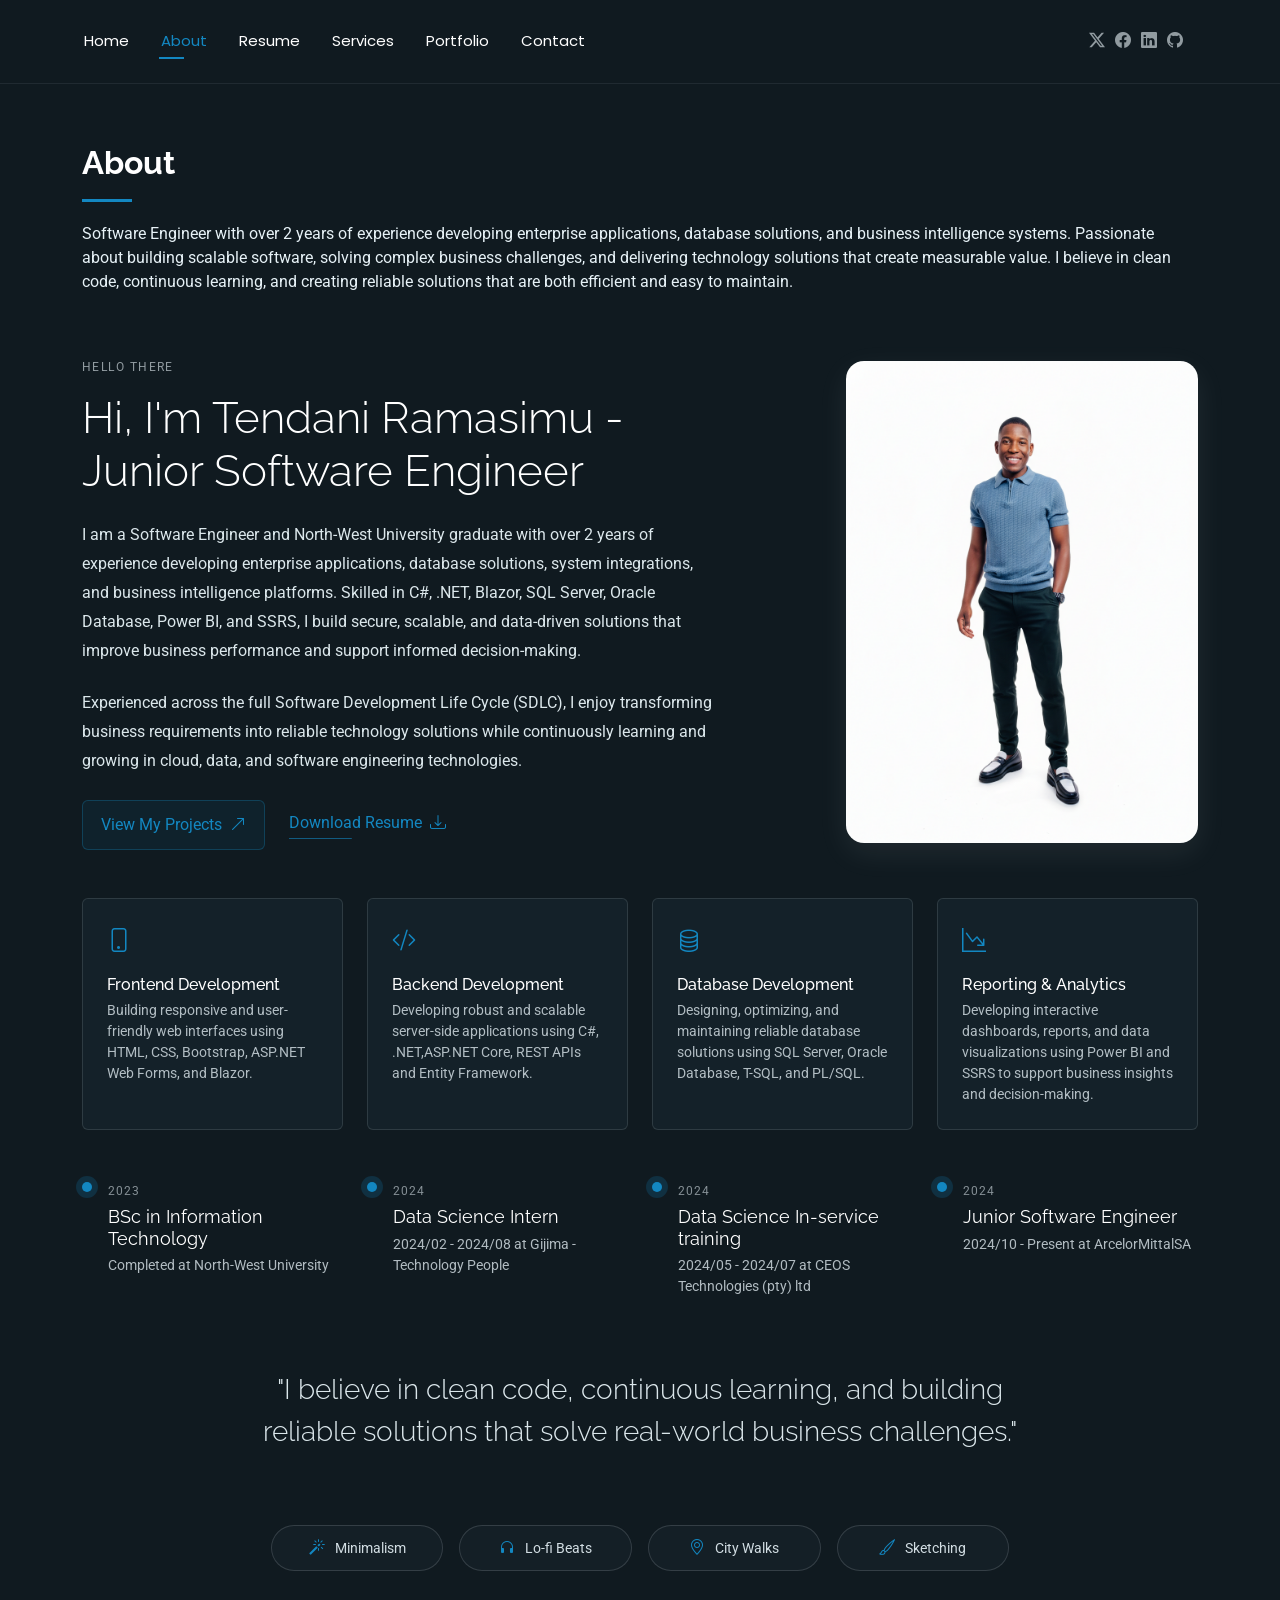
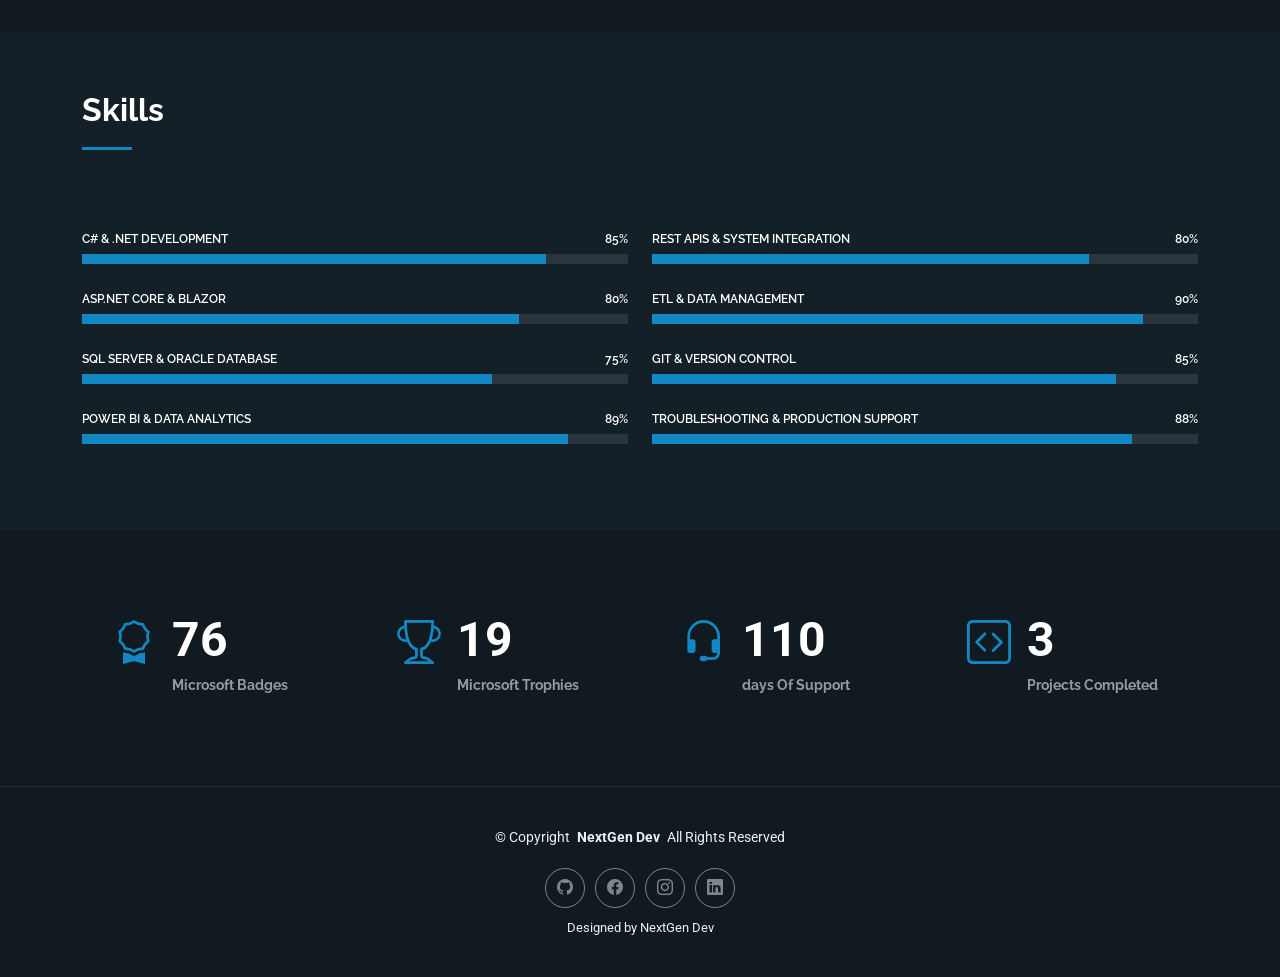
==== about.html @ eb59d38f "Added My Folio" ====
<!DOCTYPE html>
<html lang="en">

<head>
  <meta charset="utf-8">
  <meta content="width=device-width, initial-scale=1.0" name="viewport">
  <title>About</title>
  <meta name="description" content="">
  <meta name="keywords" content="">

  <!-- Favicons -->
  <link href="assets/img/favicon.png" rel="icon">
  <link href="assets/img/apple-touch-icon.png" rel="apple-touch-icon">

  <!-- Fonts -->
  <link href="https://fonts.googleapis.com" rel="preconnect">
  <link href="https://fonts.gstatic.com" rel="preconnect" crossorigin>
  <link href="https://fonts.googleapis.com/css2?family=Roboto:ital,wght@0,100;0,300;0,400;0,500;0,700;0,900;1,100;1,300;1,400;1,500;1,700;1,900&family=Poppins:ital,wght@0,100;0,200;0,300;0,400;0,500;0,600;0,700;0,800;0,900;1,100;1,200;1,300;1,400;1,500;1,600;1,700;1,800;1,900&family=Raleway:ital,wght@0,100;0,200;0,300;0,400;0,500;0,600;0,700;0,800;0,900;1,100;1,200;1,300;1,400;1,500;1,600;1,700;1,800;1,900&display=swap" rel="stylesheet">

  <!-- Vendor CSS Files -->
  <link href="assets/vendor/bootstrap/css/bootstrap.min.css" rel="stylesheet">
  <link href="assets/vendor/bootstrap-icons/bootstrap-icons.css" rel="stylesheet">
  <link href="assets/vendor/aos/aos.css" rel="stylesheet">
  <link href="assets/vendor/swiper/swiper-bundle.min.css" rel="stylesheet">
  <link href="assets/vendor/glightbox/css/glightbox.min.css" rel="stylesheet">

  <!-- Main CSS File -->
  <link href="assets/css/main.css" rel="stylesheet">

</head>

<body class="about-page">

  <header id="header" class="header d-flex align-items-center light-background sticky-top">
    <div class="container position-relative d-flex align-items-center justify-content-between">


      <nav id="navmenu" class="navmenu">
        <ul>
          <li><a href="index.html">Home</a></li>
          <li><a href="about.html" class="active">About</a></li>
          <li><a href="resume.html">Resume</a></li>
          <li><a href="services.html">Services</a></li>
          <li><a href="portfolio.html">Portfolio</a></li>
          <li><a href="contact.html">Contact</a></li>
        </ul>
        <i class="mobile-nav-toggle d-xl-none bi bi-list"></i>
      </nav>

      <div class="header-social-links">
        <a href="#" class="twitter"><i class="bi bi-twitter-x"></i></a>
        <a href="#" class="facebook"><i class="bi bi-facebook"></i></a>
        <a href="https://www.linkedin.com/in/tendani-archebold-madzivhandila-b66b9423b/"><i class="bi bi-linkedin"></i></a>
        <a href="https://github.com/Madzivhandila"><i class="bi bi-github"></i></a>
      </div>

    </div>
  </header>

  <main class="main">

    <!-- About Section -->
    <section id="about" class="about section">

      <!-- Section Title -->
      <div class="container section-title" data-aos="fade-up">
        <h2>About</h2>
        <P>
          Software Engineer with over 2 years of experience developing enterprise applications, database solutions, and business intelligence systems. Passionate about building scalable software, solving complex business challenges, and delivering technology solutions that create measurable value. I believe in clean code, continuous learning, and creating reliable solutions that are both efficient and easy to maintain.
        </P>
      </div><!-- End Section Title -->

      <div class="container" data-aos="fade-up" data-aos-delay="100">

        <!-- Intro + Photo -->
        <div class="row align-items-center justify-content-between gy-5 mb-5">
          <div class="col-lg-7" data-aos="fade-right" data-aos-delay="150">
            <div class="intro-content">
              <span class="eyebrow">Hello there</span>
              <h2 class="headline">Hi, I'm Tendani Ramasimu - Junior Software Engineer</h2>
              <p>
                I am a Software Engineer and North-West University graduate with over 2 years of experience developing enterprise applications, database solutions, system integrations, and business intelligence platforms. Skilled in C#, .NET, Blazor, SQL Server, Oracle Database, Power BI, and SSRS, I build secure, scalable, and data-driven solutions that improve business performance and support informed decision-making.
              </p>

              <p>
                Experienced across the full Software Development Life Cycle (SDLC), I enjoy transforming business requirements into reliable technology solutions while continuously learning and growing in cloud, data, and software engineering technologies.
              </p>

              <div class="cta-group">
                <a href="#portfolio" class="btn-ghost">
                  View My Projects <i class="bi bi-arrow-up-right"></i>
                </a>
                <a href="assets/CV/TA_Madzivhandila_2026_Fourways.pdf" download class="link-underline">
                  Download Resume <i class="bi bi-download"></i>
                </a>
              </div>
            </div>
          </div>

          <div class="col-lg-5" data-aos="zoom-in" data-aos-delay="250">
            <figure class="profile-figure text-center text-lg-end">
              <img src="assets/img/profile/hero-bg.jpg" alt="Portrait of Alex" class="img-fluid profile-photo">
            </figure>
          </div>
        </div>
        <!-- End Intro + Photo -->

        <!-- Skills Grid -->
        <div class="mb-5">
          <div class="row g-4">
            <div class="col-6 col-md-4 col-lg-3" data-aos="fade-up" data-aos-delay="120">
              <div class="skill-item">
                <i class="bi bi-phone"></i>
                <h3>Frontend Development</h3>
                <p>Building responsive and user-friendly web interfaces using HTML, CSS, Bootstrap, ASP.NET Web Forms, and Blazor.</p>
              </div>
            </div>
            <div class="col-6 col-md-4 col-lg-3" data-aos="fade-up" data-aos-delay="180">
              <div class="skill-item">
                <i class="bi bi-code-slash"></i>
                <h3>Backend Development</h3>
                <p>Developing robust and scalable server-side applications using C#, .NET,ASP.NET Core, REST APIs and Entity Framework.</p>
              </div>
            </div>
            <div class="col-6 col-md-4 col-lg-3" data-aos="fade-up" data-aos-delay="240">
              <div class="skill-item">
                <i class="bi bi-database"></i>
                <h3>Database Development</h3>
                <p>Designing, optimizing, and maintaining reliable database solutions using SQL Server, Oracle Database, T-SQL, and PL/SQL.</p>
              </div>
            </div>
            <div class="col-6 col-md-4 col-lg-3" data-aos="fade-up" data-aos-delay="300">
              <div class="skill-item">
                <i class="bi bi-graph-down-arrow"></i>
                <h3>Reporting & Analytics</h3>
                <p>Developing interactive dashboards, reports, and data visualizations using Power BI and SSRS to support business insights and decision-making.</p>
              </div>
            </div>
          </div>
        </div>
        <!-- End Skills Grid -->

        <!-- Journey Timeline -->
        <div class="mb-5">
          <div class="row g-4">
            <div class="col-md-6 col-lg-3" data-aos="fade-up" data-aos-delay="120">
              <article class="timeline-item">
                <span class="dot"></span>
                <time>2023</time>
                <h4>BSc in Information Technology</h4>
                <p>Completed at North-West University</p>
              </article>
            </div>
            <div class="col-md-6 col-lg-3" data-aos="fade-up" data-aos-delay="180">
              <article class="timeline-item">
                <span class="dot"></span>
                <time>2024</time>
                <h4>Data Science Intern</h4>
                <p>2024/02 - 2024/08 at Gijima - Technology People</p>
              </article>
            </div>
            <div class="col-md-6 col-lg-3" data-aos="fade-up" data-aos-delay="240">
              <article class="timeline-item">
                <span class="dot"></span>
                <time>2024</time>
                <h4>Data Science In-service training</h4>
                <p>2024/05 - 2024/07 at CEOS Technologies (pty) ltd</p>
              </article>
            </div>
            <div class="col-md-6 col-lg-3" data-aos="fade-up" data-aos-delay="300">
              <article class="timeline-item">
                <span class="dot"></span>
                <time>2024</time>
                <h4>Junior Software Engineer</h4>
                <p>2024/10 - Present at ArcelorMittalSA</p>
              </article>
            </div>
          </div>
        </div>
        <!-- End Journey Timeline -->

        <!-- Quote -->
        <blockquote class="personal-quote text-center mb-5" data-aos="fade-down" data-aos-delay="200">
          <p>"I believe in clean code, continuous learning, and building reliable solutions that solve real-world business challenges."</p>
        </blockquote>
        <!-- End Quote -->

        <!-- Fun Facts -->
        <div class="row g-3 justify-content-center">
          <div class="col-6 col-md-3 col-lg-2" data-aos="zoom-in" data-aos-delay="120">
            <div class="fact-pill">
              <i class="bi bi-magic"></i>
              <span>Minimalism</span>
            </div>
          </div>
          <div class="col-6 col-md-3 col-lg-2" data-aos="zoom-in" data-aos-delay="160">
            <div class="fact-pill">
              <i class="bi bi-headphones"></i>
              <span>Lo-fi Beats</span>
            </div>
          </div>
          <div class="col-6 col-md-3 col-lg-2" data-aos="zoom-in" data-aos-delay="200">
            <div class="fact-pill">
              <i class="bi bi-geo-alt"></i>
              <span>City Walks</span>
            </div>
          </div>
          <div class="col-6 col-md-3 col-lg-2" data-aos="zoom-in" data-aos-delay="240">
            <div class="fact-pill">
              <i class="bi bi-brush"></i>
              <span>Sketching</span>
            </div>
          </div>
        </div>
        <!-- End Fun Facts -->

      </div>

    </section><!-- /About Section -->

    <!-- Skills Section -->
    <section id="skills" class="skills section light-background">

      <!-- Section Title -->
      <div class="container section-title" data-aos="fade-up">
        <h2>Skills</h2>
      </div><!-- End Section Title -->

      <div class="container" data-aos="fade-up" data-aos-delay="100">

        <div class="row skills-content skills-animation">

          <div class="col-lg-6">

            <div class="progress">
              <span class="skill"><span>C# & .NET Development</span> <i class="val">85%</i></span>
              <div class="progress-bar-wrap">
                <div class="progress-bar" role="progressbar" aria-valuenow="85" aria-valuemin="0" aria-valuemax="100"></div>
              </div>
            </div><!-- End Skills Item -->

            <div class="progress">
              <span class="skill"><span>ASP.NET Core & Blazor</span> <i class="val">80%</i></span>
              <div class="progress-bar-wrap">
                <div class="progress-bar" role="progressbar" aria-valuenow="80" aria-valuemin="0" aria-valuemax="100"></div>
              </div>
            </div><!-- End Skills Item -->

            <div class="progress">
              <span class="skill"><span>SQL Server & Oracle Database</span> <i class="val">75%</i></span>
              <div class="progress-bar-wrap">
                <div class="progress-bar" role="progressbar" aria-valuenow="75" aria-valuemin="0" aria-valuemax="100"></div>
              </div>
            </div><!-- End Skills Item -->

            <div class="progress">
              <span class="skill"><span>Power BI & Data Analytics</span> <i class="val">89%</i></span>
              <div class="progress-bar-wrap">
                <div class="progress-bar" role="progressbar" aria-valuenow="89" aria-valuemin="0" aria-valuemax="100"></div>
              </div>
            </div><!-- End Skills Item -->

          </div>

          <div class="col-lg-6">

            <div class="progress">
              <span class="skill"><span>REST APIs & System Integration</span> <i class="val">80%</i></span>
              <div class="progress-bar-wrap">
                <div class="progress-bar" role="progressbar" aria-valuenow="80" aria-valuemin="0" aria-valuemax="100"></div>
              </div>
            </div><!-- End Skills Item -->

            <div class="progress">
              <span class="skill"><span>ETL & Data Management</span> <i class="val">90%</i></span>
              <div class="progress-bar-wrap">
                <div class="progress-bar" role="progressbar" aria-valuenow="90" aria-valuemin="0" aria-valuemax="100"></div>
              </div>
            </div><!-- End Skills Item -->

            <div class="progress">
              <span class="skill"><span>Git & Version Control</span> <i class="val">85%</i></span>
              <div class="progress-bar-wrap">
                <div class="progress-bar" role="progressbar" aria-valuenow="85" aria-valuemin="0" aria-valuemax="100"></div>
              </div>
            </div><!-- End Skills Item -->

            <div class="progress">
              <span class="skill"><span>Troubleshooting & Production Support</span> <i class="val">88%</i></span>
              <div class="progress-bar-wrap">
                <div class="progress-bar" role="progressbar" aria-valuenow="88" aria-valuemin="0" aria-valuemax="100"></div>
              </div>
            </div><!-- End Skills Item -->

          </div>

        </div>

      </div>

    </section><!-- /Skills Section -->

    <!-- Stats Section -->
    <section id="stats" class="stats section">

      <div class="container" data-aos="fade-up" data-aos-delay="100">

        <div class="row gy-4">

          <div class="col-lg-3 col-md-6">
            <div class="stats-item">
              <i class="bi bi-award"></i>
              <span data-purecounter-start="0" data-purecounter-end="246" data-purecounter-duration="1" class="purecounter"></span>
              <p><strong>Microsoft Badges</strong> <span></span></p>
            </div>
          </div><!-- End Stats Item -->

          <div class="col-lg-3 col-md-6">
            <div class="stats-item">
              <i class="bi bi-trophy"></i>
              <span data-purecounter-start="0" data-purecounter-end="60" data-purecounter-duration="1" class="purecounter"></span>
              <p><strong>Microsoft Trophies</strong> <span></span></p>
            </div>
          </div><!-- End Stats Item -->

          <div class="col-lg-3 col-md-6">
            <div class="stats-item">
              <i class="bi bi-headset"></i>
              <span data-purecounter-start="0" data-purecounter-end="+365" data-purecounter-duration="1" class="purecounter"></span>
              <p><strong>days Of Support</strong> <span></span></p>
            </div>
          </div><!-- End Stats Item -->

          <div class="col-lg-3 col-md-6">
            <div class="stats-item">
              <i class="bi bi-code-square"></i>
              <span data-purecounter-start="0" data-purecounter-end="10" data-purecounter-duration="1" class="purecounter"></span>
              <p><strong>Projects Completed</strong> <span></span></p>
            </div>
          </div><!-- End Stats Item -->

        </div>

      </div>

    </section><!-- /Stats Section -->


    

  </main>

  <footer id="footer" class="footer">

    <div class="container">
      <div class="copyright text-center ">
        <p>© <span>Copyright</span> <strong class="px-1 sitename">NextGen Dev</a></strong> <span>All Rights Reserved<br></span></p>
      </div>
      <div class="social-links d-flex justify-content-center">
        <a href="https://github.com/Madzivhandila"><i class="bi bi-github"></i></a>
        <a href=""><i class="bi bi-facebook"></i></a>
        <a href=""><i class="bi bi-instagram"></i></a>
        <a href="https://www.linkedin.com/in/tendani-archebold-madzivhandila-b66b9423b/"><i class="bi bi-linkedin"></i></a>
      </div>
      <div class="credits">
        
        Designed by NextGen Dev</a>
      </div> 
    </div>

  </footer>

  <!-- Scroll Top -->
  <a href="#" id="scroll-top" class="scroll-top d-flex align-items-center justify-content-center"><i class="bi bi-arrow-up-short"></i></a>

  <!-- Preloader -->
  <div id="preloader"></div>

  <!-- Vendor JS Files -->
  <script src="assets/vendor/bootstrap/js/bootstrap.bundle.min.js"></script>
  <script src="assets/vendor/php-email-form/validate.js"></script>
  <script src="assets/vendor/aos/aos.js"></script>
  <script src="assets/vendor/typed.js/typed.umd.js"></script>
  <script src="assets/vendor/waypoints/noframework.waypoints.js"></script>
  <script src="assets/vendor/purecounter/purecounter_vanilla.js"></script>
  <script src="assets/vendor/swiper/swiper-bundle.min.js"></script>
  <script src="assets/vendor/imagesloaded/imagesloaded.pkgd.min.js"></script>
  <script src="assets/vendor/isotope-layout/isotope.pkgd.min.js"></script>
  <script src="assets/vendor/glightbox/js/glightbox.min.js"></script>

  <!-- Main JS File -->
  <script src="assets/js/main.js"></script>

</body>

</html>
---- assets/css/main.css ----
/**
* Template Name: FolioOne
* Template URL: https://bootstrapmade.com/folioone-bootstrap-portfolio-website-template/
* Updated: Aug 23 2025 with Bootstrap v5.3.7
* Author: BootstrapMade.com
* License: https://bootstrapmade.com/license/
*/

/*--------------------------------------------------------------
# Font & Color Variables
# Help: https://bootstrapmade.com/color-system/
--------------------------------------------------------------*/
/* Fonts */
:root {
  --default-font: "Roboto",  system-ui, -apple-system, "Segoe UI", Roboto, "Helvetica Neue", Arial, "Noto Sans", "Liberation Sans", sans-serif, "Apple Color Emoji", "Segoe UI Emoji", "Segoe UI Symbol", "Noto Color Emoji";
  --heading-font: "Raleway",  sans-serif;
  --nav-font: "Poppins",  sans-serif;
}

/* Global Colors - The following color variables are used throughout the website. Updating them here will change the color scheme of the entire website */
:root { 
  --background-color: #101a20; /* Background color for the entire website, including individual sections */
  --default-color: #e7f2f7; /* Default color used for the majority of the text content across the entire website */
  --heading-color: #ffffff; /* Color for headings, subheadings and title throughout the website */
  --accent-color: #1387c1; /* Accent color that represents your brand on the website. It's used for buttons, links, and other elements that need to stand out */
  --surface-color: #141f26; /* The surface color is used as a background of boxed elements within sections, such as cards, icon boxes, or other elements that require a visual separation from the global background. */
  --contrast-color: #ffffff; /* Contrast color for text, ensuring readability against backgrounds of accent, heading, or default colors. */
}

/* Nav Menu Colors - The following color variables are used specifically for the navigation menu. They are separate from the global colors to allow for more customization options */
:root {
  --nav-color: #ffffff;  /* The default color of the main navmenu links */
  --nav-hover-color: #1387c1; /* Applied to main navmenu links when they are hovered over or active */
  --nav-mobile-background-color: #213642; /* Used as the background color for mobile navigation menu */
  --nav-dropdown-background-color: #051117; /* Used as the background color for dropdown items that appear when hovering over primary navigation items */
  --nav-dropdown-color: #e7f2f7; /* Used for navigation links of the dropdown items in the navigation menu. */
  --nav-dropdown-hover-color: #1387c1; /* Similar to --nav-hover-color, this color is applied to dropdown navigation links when they are hovered over. */
}

/* Color Presets - These classes override global colors when applied to any section or element, providing reuse of the sam color scheme. */

.light-background {
  --background-color: #142027;
  --surface-color: #325264;
}

.dark-background {
  --background-color: #0b1419;
  --default-color: #ffffff;
  --heading-color: #ffffff;
  --surface-color: #252525;
  --contrast-color: #ffffff;
}

/* Smooth scroll */
:root {
  scroll-behavior: smooth;
}

/*--------------------------------------------------------------
# General Styling & Shared Classes
--------------------------------------------------------------*/
body {
  color: var(--default-color);
  background-color: var(--background-color);
  font-family: var(--default-font);
}

a {
  color: var(--accent-color);
  text-decoration: none;
  transition: 0.3s;
}

a:hover {
  color: color-mix(in srgb, var(--accent-color), transparent 25%);
  text-decoration: none;
}

h1,
h2,
h3,
h4,
h5,
h6 {
  color: var(--heading-color);
  font-family: var(--heading-font);
}

/* PHP Email Form Messages
------------------------------*/
.php-email-form .error-message {
  display: none;
  background: #df1529;
  color: #ffffff;
  text-align: left;
  padding: 15px;
  margin-bottom: 24px;
  font-weight: 600;
}

.php-email-form .sent-message {
  display: none;
  color: #ffffff;
  background: #059652;
  text-align: center;
  padding: 15px;
  margin-bottom: 24px;
  font-weight: 600;
}

.php-email-form .loading {
  display: none;
  background: var(--surface-color);
  text-align: center;
  padding: 15px;
  margin-bottom: 24px;
}

.php-email-form .loading:before {
  content: "";
  display: inline-block;
  border-radius: 50%;
  width: 24px;
  height: 24px;
  margin: 0 10px -6px 0;
  border: 3px solid var(--accent-color);
  border-top-color: var(--surface-color);
  animation: php-email-form-loading 1s linear infinite;
}

@keyframes php-email-form-loading {
  0% {
    transform: rotate(0deg);
  }

  100% {
    transform: rotate(360deg);
  }
}

/*--------------------------------------------------------------
# Global Header
--------------------------------------------------------------*/
.header {
  --background-color: rgba(255, 255, 255, 0);
  color: var(--default-color);
  background-color: var(--background-color);
  padding: 15px 0;
  transition: all 0.5s;
  z-index: 997;
  border-bottom: 1px solid color-mix(in srgb, var(--default-color), transparent 92%);
}

.header .logo {
  line-height: 1;
}

.header .logo img {
  max-height: 36px;
  margin-right: 8px;
}

.header .logo h1 {
  font-size: 32px;
  margin: 0;
  font-weight: 400;
  color: var(--heading-color);
}

.header .header-social-links {
  padding-right: 15px;
}

.header .header-social-links a {
  color: color-mix(in srgb, var(--default-color), transparent 40%);
  padding-left: 6px;
  display: inline-block;
  transition: 0.3s;
  font-size: 16px;
}

.header .header-social-links a:hover {
  color: var(--default-color);
}

.header .header-social-links a i {
  line-height: 0px;
}

@media (max-width: 1200px) {
  .header .logo {
    order: 1;
  }

  .header .header-social-links {
    order: 2;
  }

  .header .navmenu {
    order: 3;
  }
}

/* Global Header on Scroll
------------------------------*/
.scrolled .header {
  --background-color: rgba(16, 26, 32, 0.9);
}

/*--------------------------------------------------------------
# Navigation Menu
--------------------------------------------------------------*/
/* Desktop Navigation */
@media (min-width: 1200px) {
  .navmenu {
    padding: 0;
  }

  .navmenu ul {
    margin: 0;
    padding: 0;
    display: flex;
    list-style: none;
    align-items: center;
  }

  .navmenu li {
    position: relative;
  }

  .navmenu>ul>li {
    white-space: nowrap;
    padding: 15px 28px 15px 0;
  }

  .navmenu>ul>li:last-child {
    padding-right: 0;
  }

  .navmenu a,
  .navmenu a:focus {
    color: var(--nav-color);
    font-size: 15px;
    padding: 0 2px;
    font-family: var(--nav-font);
    font-weight: 400;
    display: flex;
    align-items: center;
    justify-content: space-between;
    white-space: nowrap;
    transition: 0.3s;
    position: relative;
  }

  .navmenu a i,
  .navmenu a:focus i {
    font-size: 12px;
    line-height: 0;
    margin-left: 5px;
    transition: 0.3s;
  }

  .navmenu>ul>li>a:before {
    content: "";
    position: absolute;
    height: 2px;
    bottom: -6px;
    left: 0;
    background-color: var(--nav-hover-color);
    visibility: hidden;
    width: 0px;
    transition: all 0.3s ease-in-out 0s;
  }

  .navmenu a:hover:before,
  .navmenu li:hover>a:before,
  .navmenu .active:before {
    visibility: visible;
    width: 25px;
  }

  .navmenu li:hover>a,
  .navmenu .active,
  .navmenu .active:focus {
    color: var(--nav-hover-color);
  }

  .navmenu .dropdown ul {
    margin: 0;
    padding: 10px 0;
    background: var(--nav-dropdown-background-color);
    display: block;
    position: absolute;
    visibility: hidden;
    left: -5px;
    top: 130%;
    opacity: 0;
    transition: 0.3s;
    border-radius: 4px;
    z-index: 99;
    box-shadow: 0px 0px 30px rgba(0, 0, 0, 0.1);
  }

  .navmenu .dropdown ul li {
    min-width: 200px;
  }

  .navmenu .dropdown ul a {
    padding: 10px 20px;
    font-size: 15px;
    text-transform: none;
    color: var(--nav-dropdown-color);
  }

  .navmenu .dropdown ul a i {
    font-size: 12px;
  }

  .navmenu .dropdown ul a:hover,
  .navmenu .dropdown ul .active:hover,
  .navmenu .dropdown ul li:hover>a {
    color: var(--nav-dropdown-hover-color);
  }

  .navmenu .dropdown:hover>ul {
    opacity: 1;
    top: 100%;
    visibility: visible;
  }

  .navmenu .dropdown .dropdown ul {
    top: 0;
    left: -90%;
    visibility: hidden;
  }

  .navmenu .dropdown .dropdown:hover>ul {
    opacity: 1;
    top: 0;
    left: -100%;
    visibility: visible;
  }
}

/* Mobile Navigation */
@media (max-width: 1199px) {
  .mobile-nav-toggle {
    color: var(--nav-color);
    font-size: 28px;
    line-height: 0;
    margin-right: 10px;
    cursor: pointer;
    transition: color 0.3s;
  }

  .navmenu {
    padding: 0;
    z-index: 9997;
  }

  .navmenu ul {
    display: none;
    list-style: none;
    position: absolute;
    inset: 60px 20px 20px 20px;
    padding: 10px 0;
    margin: 0;
    border-radius: 6px;
    background-color: var(--nav-mobile-background-color);
    border: 1px solid color-mix(in srgb, var(--default-color), transparent 90%);
    box-shadow: none;
    overflow-y: auto;
    transition: 0.3s;
    z-index: 9998;
  }

  .navmenu a,
  .navmenu a:focus {
    color: var(--nav-dropdown-color);
    padding: 10px 20px;
    font-family: var(--nav-font);
    font-size: 17px;
    font-weight: 500;
    display: flex;
    align-items: center;
    justify-content: space-between;
    white-space: nowrap;
    transition: 0.3s;
  }

  .navmenu a i,
  .navmenu a:focus i {
    font-size: 12px;
    line-height: 0;
    margin-left: 5px;
    width: 30px;
    height: 30px;
    display: flex;
    align-items: center;
    justify-content: center;
    border-radius: 50%;
    transition: 0.3s;
    background-color: color-mix(in srgb, var(--accent-color), transparent 90%);
  }

  .navmenu a i:hover,
  .navmenu a:focus i:hover {
    background-color: var(--accent-color);
    color: var(--contrast-color);
  }

  .navmenu a:hover,
  .navmenu .active,
  .navmenu .active:focus {
    color: var(--nav-dropdown-hover-color);
  }

  .navmenu .active i,
  .navmenu .active:focus i {
    background-color: var(--accent-color);
    color: var(--contrast-color);
    transform: rotate(180deg);
  }

  .navmenu .dropdown ul {
    position: static;
    display: none;
    z-index: 99;
    padding: 10px 0;
    margin: 10px 20px;
    background-color: var(--nav-dropdown-background-color);
    transition: all 0.5s ease-in-out;
  }

  .navmenu .dropdown ul ul {
    background-color: rgba(33, 37, 41, 0.1);
  }

  .navmenu .dropdown>.dropdown-active {
    display: block;
    background-color: rgba(33, 37, 41, 0.03);
  }

  .mobile-nav-active {
    overflow: hidden;
  }

  .mobile-nav-active .mobile-nav-toggle {
    color: #fff;
    position: absolute;
    font-size: 32px;
    top: 15px;
    right: 15px;
    margin-right: 0;
    z-index: 9999;
  }

  .mobile-nav-active .navmenu {
    position: fixed;
    overflow: hidden;
    inset: 0;
    background: rgba(33, 37, 41, 0.8);
    transition: 0.3s;
  }

  .mobile-nav-active .navmenu>ul {
    display: block;
  }
}

/*--------------------------------------------------------------
# Global Footer
--------------------------------------------------------------*/
.footer {
  color: var(--default-color);
  background-color: var(--background-color);
  font-size: 14px;
  padding: 40px 0;
  position: relative;
  border-top: 1px solid color-mix(in srgb, var(--default-color), transparent 92%);
}

.footer .copyright p {
  margin-bottom: 0;
}

.footer .social-links {
  margin-top: 20px;
}

.footer .social-links a {
  display: flex;
  align-items: center;
  justify-content: center;
  width: 40px;
  height: 40px;
  border-radius: 50%;
  border: 1px solid color-mix(in srgb, var(--default-color), transparent 50%);
  font-size: 16px;
  color: color-mix(in srgb, var(--default-color), transparent 50%);
  margin: 0 5px;
  transition: 0.3s;
}

.footer .social-links a:hover {
  color: var(--accent-color);
  border-color: var(--accent-color);
}

.footer .credits {
  margin-top: 10px;
  font-size: 13px;
  text-align: center;
}

/*--------------------------------------------------------------
# Preloader
--------------------------------------------------------------*/
#preloader {
  position: fixed;
  inset: 0;
  z-index: 9999;
  overflow: hidden;
  background-color: var(--background-color);
  transition: all 0.6s ease-out;
  width: 100%;
  height: 100vh;
}

#preloader:before,
#preloader:after {
  content: "";
  position: absolute;
  border: 4px solid var(--accent-color);
  border-radius: 50%;
  animation: animate-preloader 2s cubic-bezier(0, 0.2, 0.8, 1) infinite;
}

#preloader:after {
  animation-delay: -0.5s;
}

@keyframes animate-preloader {
  0% {
    width: 10px;
    height: 10px;
    top: calc(50% - 5px);
    left: calc(50% - 5px);
    opacity: 1;
  }

  100% {
    width: 72px;
    height: 72px;
    top: calc(50% - 36px);
    left: calc(50% - 36px);
    opacity: 0;
  }
}

/*--------------------------------------------------------------
# Scroll Top Button
--------------------------------------------------------------*/
.scroll-top {
  position: fixed;
  visibility: hidden;
  opacity: 0;
  right: 15px;
  bottom: -15px;
  z-index: 99999;
  background-color: var(--accent-color);
  width: 44px;
  height: 44px;
  border-radius: 50px;
  transition: all 0.4s;
}

.scroll-top i {
  font-size: 24px;
  color: var(--contrast-color);
  line-height: 0;
}

.scroll-top:hover {
  background-color: color-mix(in srgb, var(--accent-color), transparent 20%);
  color: var(--contrast-color);
}

.scroll-top.active {
  visibility: visible;
  opacity: 1;
  bottom: 15px;
}

/*--------------------------------------------------------------
# Disable aos animation delay on mobile devices
--------------------------------------------------------------*/
@media screen and (max-width: 768px) {
  [data-aos-delay] {
    transition-delay: 0 !important;
  }
}

/*--------------------------------------------------------------
# Global Page Titles & Breadcrumbs
--------------------------------------------------------------*/
.page-title {
  color: var(--default-color);
  background-color: var(--background-color);
  position: relative;
}

.page-title .heading {
  padding: 80px 0;
  border-top: 1px solid color-mix(in srgb, var(--default-color), transparent 90%);
}

.page-title .heading h1 {
  font-size: 38px;
  font-weight: 700;
}

.page-title nav {
  background-color: color-mix(in srgb, var(--default-color), transparent 96%);
  padding: 20px 0;
}

.page-title nav ol {
  display: flex;
  flex-wrap: wrap;
  list-style: none;
  padding: 0;
  margin: 0;
  font-size: 16px;
  font-weight: 400;
}

.page-title nav ol li+li {
  padding-left: 10px;
}

.page-title nav ol li+li::before {
  content: "/";
  display: inline-block;
  padding-right: 10px;
  color: color-mix(in srgb, var(--default-color), transparent 70%);
}

/*--------------------------------------------------------------
# Global Sections
--------------------------------------------------------------*/
section,
.section {
  color: var(--default-color);
  background-color: var(--background-color);
  padding: 60px 0;
  scroll-margin-top: 100px;
  overflow: clip;
}

@media (max-width: 1199px) {

  section,
  .section {
    scroll-margin-top: 66px;
  }
}

/*--------------------------------------------------------------
# Global Section Titles
--------------------------------------------------------------*/
section,
.section {
  color: var(--default-color);
  background-color: var(--background-color);
  padding: 60px 0;
  overflow: clip;
}

/*--------------------------------------------------------------
# Global Section Titles
--------------------------------------------------------------*/
.section-title {
  padding-bottom: 60px;
  position: relative;
}

.section-title h2 {
  font-size: 32px;
  font-weight: 700;
  margin-bottom: 20px;
  padding-bottom: 20px;
  position: relative;
}

.section-title h2:after {
  content: "";
  position: absolute;
  display: block;
  width: 50px;
  height: 3px;
  background: var(--accent-color);
  left: 0;
  bottom: 0;
}

.section-title p {
  margin-bottom: 0;
}
/*--------------------------------------------------------------
# Hero Section
--------------------------------------------------------------*/
.hero {
  padding: 80px 0;
  min-height: 100vh;
  display: flex;
  align-items: center;
}

.hero .hero-content h1 {
  font-size: 3.5rem;
  font-weight: 700;
  margin-bottom: 1rem;
  line-height: 1.2;
}

.hero .hero-content h1 .highlight {
  color: var(--accent-color);
  position: relative;
}

.hero .hero-content h1 .highlight::after {
  content: "";
  position: absolute;
  bottom: 0;
  left: 0;
  width: 100%;
  height: 3px;
  background: linear-gradient(90deg, var(--accent-color), color-mix(in srgb, var(--accent-color), transparent 50%));
  border-radius: 2px;
}

@media (max-width: 768px) {
  .hero .hero-content h1 {
    font-size: 2.5rem;
  }
}

.hero .hero-content h2 {
  font-size: 1.5rem;
  font-weight: 400;
  margin-bottom: 2rem;
  color: color-mix(in srgb, var(--default-color), transparent 20%);
}

.hero .hero-content h2 .typed {
  color: var(--accent-color);
  font-weight: 600;
}

@media (max-width: 768px) {
  .hero .hero-content h2 {
    font-size: 1.25rem;
  }
}

.hero .hero-content p {
  font-size: 1.1rem;
  line-height: 1.6;
  margin-bottom: 2.5rem;
  color: color-mix(in srgb, var(--default-color), transparent 30%);
}

.hero .hero-actions {
  display: flex;
  gap: 1rem;
  margin-bottom: 3rem;
}

.hero .hero-actions .btn {
  padding: 12px 30px;
  border-radius: 50px;
  font-weight: 600;
  text-decoration: none;
  transition: all 0.3s ease;
  border: 2px solid;
}

.hero .hero-actions .btn.btn-primary {
  background: var(--accent-color);
  color: var(--contrast-color);
  border-color: var(--accent-color);
}

.hero .hero-actions .btn.btn-primary:hover {
  background: color-mix(in srgb, var(--accent-color), black 15%);
  border-color: color-mix(in srgb, var(--accent-color), black 15%);
  transform: translateY(-2px);
}

.hero .hero-actions .btn.btn-outline {
  background: transparent;
  color: var(--accent-color);
  border-color: var(--accent-color);
}

.hero .hero-actions .btn.btn-outline:hover {
  transform: translateY(-2px);
}

@media (max-width: 576px) {
  .hero .hero-actions {
    flex-direction: column;
  }

  .hero .hero-actions .btn {
    text-align: center;
  }
}

.hero .social-links {
  display: flex;
  gap: 1rem;
}

.hero .social-links a {
  width: 45px;
  height: 45px;
  background: var(--surface-color);
  border-radius: 50%;
  display: flex;
  align-items: center;
  justify-content: center;
  color: var(--default-color);
  font-size: 1.2rem;
  transition: all 0.3s ease;
}

.hero .social-links a:hover {
  background: var(--accent-color);
  color: var(--contrast-color);
  transform: translateY(-3px);
  box-shadow: 0 8px 25px color-mix(in srgb, var(--accent-color), transparent 70%);
}

.hero .hero-image {
  position: relative;
}

.hero .hero-image .image-wrapper {
  position: relative;
  max-width: 450px;
  margin: 0 auto;
}

.hero .hero-image .image-wrapper img {
  border-radius: 20px;
  box-shadow: 0 5px 15px color-mix(in srgb, var(--default-color), transparent 95%);
  transition: transform 0.3s ease;
}

.hero .hero-image .image-wrapper img:hover {
  transform: scale(1.02);
}

.hero .hero-image .floating-elements {
  position: absolute;
  top: 0;
  left: 0;
  right: 0;
  bottom: 0;
  pointer-events: none;
}

.hero .hero-image .floating-elements .floating-card {
  position: absolute;
  background: var(--surface-color);
  padding: 15px 20px;
  border-radius: 15px;
  box-shadow: 0 10px 30px color-mix(in srgb, var(--default-color), transparent 90%);
  display: flex;
  align-items: center;
  gap: 10px;
  font-weight: 600;
  animation: float 3s ease-in-out infinite;
}

.hero .hero-image .floating-elements .floating-card i {
  font-size: 1.5rem;
  color: var(--accent-color);
}

.hero .hero-image .floating-elements .floating-card.design {
  top: 10%;
  right: -10%;
  animation-delay: 0s;
}

.hero .hero-image .floating-elements .floating-card.code {
  bottom: 30%;
  left: -15%;
  animation-delay: 1s;
}

.hero .hero-image .floating-elements .floating-card.creativity {
  top: 60%;
  right: -5%;
  animation-delay: 2s;
}

@media (max-width: 992px) {
  .hero .hero-image .floating-elements .floating-card {
    display: none;
  }
}

@keyframes float {

  0%,
  100% {
    transform: translateY(0px);
  }

  50% {
    transform: translateY(-10px);
  }
}

@media (max-width: 992px) {
  .hero .hero-content {
    text-align: center;
    margin-bottom: 3rem;
  }
}

/*--------------------------------------------------------------
# About Section
--------------------------------------------------------------*/
.about .intro-content .eyebrow {
  display: inline-block;
  letter-spacing: 0.12em;
  text-transform: uppercase;
  font-size: 12px;
  color: color-mix(in srgb, var(--default-color), transparent 40%);
  margin-bottom: 16px;
}

.about .intro-content .headline {
  font-family: var(--heading-font);
  font-weight: 300;
  line-height: 1.2;
  font-size: clamp(28px, 4vw, 44px);
  margin: 0 0 24px 0;
}

.about .intro-content .lead {
  font-size: 18px;
  line-height: 1.8;
  color: color-mix(in srgb, var(--default-color), transparent 10%);
  margin-bottom: 24px;
}

.about .intro-content p {
  line-height: 1.8;
  margin-bottom: 24px;
  color: color-mix(in srgb, var(--default-color), transparent 5%);
}

.about .intro-content .cta-group {
  display: flex;
  gap: 24px;
  align-items: center;
  margin-top: 24px;
}

.about .intro-content .cta-group .btn-ghost {
  display: inline-flex;
  align-items: center;
  gap: 8px;
  padding: 12px 18px;
  border-radius: 6px;
  color: var(--accent-color);
  background: color-mix(in srgb, var(--accent-color), transparent 92%);
  border: 1px solid color-mix(in srgb, var(--accent-color), transparent 70%);
  transition: 0.3s ease-in-out;
}

.about .intro-content .cta-group .btn-ghost:hover,
.about .intro-content .cta-group .btn-ghost:focus {
  color: var(--contrast-color);
  background: var(--accent-color);
  border-color: var(--accent-color);
  outline: none;
  box-shadow: 0 0 0 3px color-mix(in srgb, var(--accent-color), transparent 70%);
}

.about .intro-content .cta-group .link-underline {
  display: inline-flex;
  align-items: center;
  gap: 8px;
  position: relative;
  color: var(--accent-color);
  padding-bottom: 4px;
  transition: 0.3s ease-in-out;
}

.about .intro-content .cta-group .link-underline::after {
  content: "";
  position: absolute;
  left: 0;
  right: 0;
  bottom: 0;
  height: 1px;
  background: color-mix(in srgb, var(--accent-color), transparent 40%);
  transform: scaleX(0.4);
  transform-origin: left;
  transition: 0.3s ease-in-out;
}

.about .intro-content .cta-group .link-underline:hover,
.about .intro-content .cta-group .link-underline:focus {
  color: color-mix(in srgb, var(--accent-color), transparent 10%);
  outline: none;
}

.about .intro-content .cta-group .link-underline:hover::after,
.about .intro-content .cta-group .link-underline:focus::after {
  transform: scaleX(1);
}

.about .profile-figure {
  margin: 0;
}

.about .profile-figure .profile-photo {
  width: 78%;
  max-width: 440px;
  border-radius: 18px;
  box-shadow: 0 10px 30px color-mix(in srgb, var(--default-color), transparent 92%);
  transform: translateY(0);
  transition: transform 0.3s ease-in-out;
}

.about .profile-figure .profile-caption {
  margin-top: 24px;
  display: flex;
  align-items: center;
  justify-content: center;
}

.about .profile-figure .profile-caption .meta {
  font-size: 14px;
  color: color-mix(in srgb, var(--default-color), transparent 20%);
}

.about .profile-figure .profile-caption .meta .funfact {
  font-size: 13px;
  margin-top: 4px;
  color: color-mix(in srgb, var(--default-color), transparent 35%);
}

.about .profile-figure:hover .profile-photo {
  transform: translateY(-4px);
}

.about .skill-item {
  padding: 24px;
  border-radius: 6px;
  transition: 0.3s ease-in-out;
  background: color-mix(in srgb, var(--surface-color), var(--accent-color) 2%);
  border: 1px solid color-mix(in srgb, var(--default-color), transparent 88%);
  height: 100%;
}

.about .skill-item i {
  font-size: 24px;
  color: var(--accent-color);
  margin-bottom: 16px;
  display: inline-block;
}

.about .skill-item h3 {
  font-size: 16px;
  margin-bottom: 6px;
  font-weight: 500;
}

.about .skill-item p {
  margin: 0;
  font-size: 14px;
  color: color-mix(in srgb, var(--default-color), transparent 25%);
}

.about .skill-item:hover {
  transform: translateY(-3px);
  border-color: color-mix(in srgb, var(--accent-color), transparent 60%);
  box-shadow: 0 10px 30px color-mix(in srgb, var(--default-color), transparent 92%);
}

.about .timeline-item {
  position: relative;
  padding-left: 26px;
}

.about .timeline-item time {
  display: inline-block;
  font-size: 12px;
  letter-spacing: 0.08em;
  text-transform: uppercase;
  color: color-mix(in srgb, var(--default-color), transparent 45%);
  margin-bottom: 6px;
}

.about .timeline-item h4 {
  font-size: 18px;
  font-weight: 400;
  margin: 0 0 6px;
}

.about .timeline-item p {
  font-size: 14px;
  color: color-mix(in srgb, var(--default-color), transparent 25%);
  margin: 0;
}

.about .timeline-item .dot {
  position: absolute;
  left: 0;
  top: 4px;
  width: 10px;
  height: 10px;
  border-radius: 50%;
  background: var(--accent-color);
  box-shadow: 0 0 0 6px color-mix(in srgb, var(--accent-color), transparent 80%);
}

.about .personal-quote {
  padding: 24px 0;
}

.about .personal-quote p {
  font-family: var(--heading-font);
  font-weight: 300;
  font-size: clamp(20px, 3vw, 28px);
  line-height: 1.5;
  color: color-mix(in srgb, var(--default-color), transparent 5%);
  margin: 0 auto;
  max-width: 800px;
}

.about .fact-pill {
  display: flex;
  align-items: center;
  justify-content: center;
  gap: 10px;
  padding: 10px 14px;
  border-radius: 999px;
  border: 1px solid color-mix(in srgb, var(--default-color), transparent 85%);
  background: var(--surface-color);
  color: color-mix(in srgb, var(--default-color), transparent 10%);
  transition: 0.3s ease-in-out;
}

.about .fact-pill i {
  color: var(--accent-color);
}

.about .fact-pill span {
  font-size: 14px;
}

.about .fact-pill:hover {
  transform: translateY(-2px);
  border-color: color-mix(in srgb, var(--accent-color), transparent 60%);
  box-shadow: 0 10px 30px color-mix(in srgb, var(--default-color), transparent 92%);
}

.about .fact-pill:focus-within {
  box-shadow: 0 0 0 3px color-mix(in srgb, var(--accent-color), transparent 70%);
}

@media (max-width: 992px) {
  .about .profile-figure {
    text-align: center !important;
  }

  .about .profile-figure .profile-photo {
    width: 72%;
  }

  .about .intro-content .cta-group {
    flex-wrap: wrap;
  }
}

@media (max-width: 576px) {
  .about .profile-figure .profile-photo {
    width: 100%;
  }
}

/*--------------------------------------------------------------
# Skills Section
--------------------------------------------------------------*/
.skills .progress {
  height: 60px;
  display: block;
  background: none;
  border-radius: 0;
}

.skills .progress .skill {
  color: var(--heading-color);
  padding: 0;
  margin: 0 0 6px 0;
  text-transform: uppercase;
  display: block;
  font-weight: 600;
  font-family: var(--heading-font);
}

.skills .progress .skill .val {
  float: right;
  font-style: normal;
}

.skills .progress-bar-wrap {
  background: color-mix(in srgb, var(--default-color), transparent 90%);
  height: 10px;
}

.skills .progress-bar {
  width: 1px;
  height: 10px;
  transition: 0.9s;
  background-color: var(--accent-color);
}

/*--------------------------------------------------------------
# Stats Section
--------------------------------------------------------------*/
.stats .stats-item {
  padding: 30px;
  width: 100%;
}

.stats .stats-item i {
  color: var(--accent-color);
  display: block;
  font-size: 44px;
  float: left;
  line-height: 0;
}

.stats .stats-item .purecounter {
  color: var(--heading-color);
  font-size: 48px;
  line-height: 40px;
  display: block;
  font-weight: 700;
  margin-left: 60px;
}

.stats .stats-item p {
  color: color-mix(in srgb, var(--default-color), transparent 40%);
  padding: 15px 0 0 0;
  margin: 0 0 0 60px;
  font-family: var(--heading-font);
  font-size: 14px;
}

@media (max-width: 991px) {
  .stats .row {
    text-align: center;
  }

  .stats .avatars {
    justify-content: center;
    margin-bottom: 40px;
  }

  .stats .counters h2 {
    font-size: 36px;
  }

  .stats .counters p {
    font-size: 16px;
  }

  .stats .counters .col-md-4 {
    margin-bottom: 30px;
  }

  .stats .counters .col-md-4:last-child {
    margin-bottom: 0;
  }
}

@media (max-width: 576px) {
  .stats {
    padding: 60px 0;
  }

  .stats .avatars {
    flex-wrap: wrap;
    justify-content: center;
  }

  .stats .avatars img {
    margin: 0 -8px;
  }
}

/*--------------------------------------------------------------
# Testimonials Section
--------------------------------------------------------------*/
.testimonials .testimonials-carousel,
.testimonials .testimonials-slider {
  overflow: hidden;
}

.testimonials .testimonial-item .testimonial-content {
  border-left: 3px solid var(--accent-color);
  padding-left: 30px;
}

.testimonials .testimonial-item .testimonial-img {
  border-radius: 50%;
  border: 4px solid var(--background-color);
  margin: 0 auto;
}

.testimonials .testimonial-item h3 {
  font-size: 20px;
  font-weight: bold;
  margin: 10px 0 5px 0;
}

.testimonials .testimonial-item h4 {
  font-size: 14px;
  color: color-mix(in srgb, var(--default-color), transparent 40%);
  margin: 0 0 10px 0;
}

.testimonials .testimonial-item .stars i {
  color: #ffc107;
  margin: 0 1px;
}

.testimonials .testimonial-item .quote-icon-left,
.testimonials .testimonial-item .quote-icon-right {
  color: color-mix(in srgb, var(--accent-color), transparent 50%);
  font-size: 26px;
  line-height: 0;
}

.testimonials .testimonial-item .quote-icon-left {
  display: inline-block;
  left: -5px;
  position: relative;
}

.testimonials .testimonial-item .quote-icon-right {
  display: inline-block;
  right: -5px;
  position: relative;
  top: 10px;
  transform: scale(-1, -1);
}

.testimonials .testimonial-item p {
  font-style: italic;
}

.testimonials .swiper-wrapper {
  height: auto;
}

.testimonials .swiper-pagination {
  margin-top: 30px;
  position: relative;
}

.testimonials .swiper-pagination .swiper-pagination-bullet {
  width: 12px;
  height: 12px;
  background-color: color-mix(in srgb, var(--default-color), transparent 85%);
  opacity: 1;
}

.testimonials .swiper-pagination .swiper-pagination-bullet-active {
  background-color: var(--accent-color);
}

/*--------------------------------------------------------------
# Resume Section
--------------------------------------------------------------*/
.resume .resume-item {
  margin-bottom: 3rem;
}

.resume .resume-item .resume-title {
  font-size: 1.75rem;
  font-weight: 700;
  margin-bottom: 1.5rem;
  padding-bottom: 1.5rem;
  position: relative;
  color: var(--heading-color);
}

.resume .resume-item .resume-title::after {
  content: "";
  position: absolute;
  display: block;
  width: 50px;
  height: 3px;
  background: var(--accent-color);
  bottom: 0;
  left: 0;
}

.resume .resume-item .resume-content {
  padding-left: 1.25rem;
  border-left: 2px solid color-mix(in srgb, var(--accent-color), transparent 85%);
}

.resume .resume-item article {
  position: relative;
  margin-bottom: 2.5rem;
}

.resume .resume-item article::before {
  content: "";
  position: absolute;
  width: 16px;
  height: 16px;
  border-radius: 50%;
  left: -1.8rem;
  top: 0.25rem;
  background: var(--background-color);
  border: 2px solid var(--accent-color);
}

.resume .resume-item article h4 {
  font-size: 1.25rem;
  font-weight: 600;
  margin-bottom: 0.5rem;
  color: var(--heading-color);
}

.resume .resume-item article h5 {
  font-size: 1rem;
  background: color-mix(in srgb, var(--accent-color), transparent 92%);
  padding: 0.375rem 0.75rem;
  display: inline-block;
  font-weight: 600;
  margin: 0.5rem 0;
  color: var(--accent-color);
  border-radius: 4px;
}

.resume .resume-item article .institution,
.resume .resume-item article .company {
  font-size: 1rem;
  margin-bottom: 1rem;
  color: color-mix(in srgb, var(--default-color), transparent 25%);
}

.resume .resume-item article p {
  margin-bottom: 1rem;
}

.resume .resume-item article ul {
  padding-left: 1.25rem;
  margin-bottom: 0;
}

.resume .resume-item article ul li {
  padding-bottom: 0.75rem;
  position: relative;
}

.resume .resume-item article ul li:last-child {
  padding-bottom: 0;
}

.resume .skill-item {
  margin-bottom: 2rem;
}

.resume .skill-item h4 {
  font-size: 1rem;
  font-weight: 600;
  margin-bottom: 0.75rem;
  color: var(--heading-color);
}

.resume .skill-item .progress {
  height: 0.75rem;
  background-color: color-mix(in srgb, var(--accent-color), transparent 92%);
  border-radius: 1rem;
  overflow: visible;
}

.resume .skill-item .progress .progress-bar {
  background-color: var(--accent-color);
  position: relative;
  border-radius: 1rem;
  width: 0;
  transition: width 1s ease;
}

.resume .skill-item .progress .progress-bar::after {
  content: attr(aria-valuenow) "%";
  position: absolute;
  right: 0;
  top: -1.75rem;
  font-size: 0.875rem;
  font-weight: 600;
  color: var(--accent-color);
}

@media (max-width: 991.98px) {
  .resume .resume-item {
    margin-bottom: 2rem;
  }
}

@media (max-width: 767.98px) {
  .resume .resume-content {
    padding-left: 1rem !important;
  }

  .resume article::before {
    left: -2rem !important;
  }
}

/*--------------------------------------------------------------
# Services Section
--------------------------------------------------------------*/
.services .service-item {
  display: flex;
  background-color: var(--surface-color);
  border-radius: 12px;
  padding: 2rem;
  height: 100%;
  position: relative;
  overflow: hidden;
  box-shadow: 0 5px 20px rgba(0, 0, 0, 0.03);
  transition: all 0.4s ease;
}

.services .service-item::before {
  content: "";
  position: absolute;
  left: 0;
  top: 0;
  height: 100%;
  width: 4px;
  background-color: var(--accent-color);
  transform: scaleY(0);
  transform-origin: bottom;
  transition: transform 0.4s cubic-bezier(0.65, 0, 0.35, 1);
}

.services .service-item:hover {
  box-shadow: 0 10px 30px rgba(0, 0, 0, 0.08);
  transform: translateY(-5px);
}

.services .service-item:hover::before {
  transform: scaleY(1);
}

.services .service-item:hover .service-icon {
  background-color: var(--accent-color);
  color: var(--contrast-color);
  transform: rotateY(180deg);
}

.services .service-item:hover .service-icon i {
  transform: rotateY(180deg);
}

.services .service-item:hover .service-link i {
  transform: translateX(5px);
}

.services .service-icon {
  flex-shrink: 0;
  width: 70px;
  height: 70px;
  border-radius: 12px;
  background-color: color-mix(in srgb, var(--accent-color), transparent 90%);
  color: var(--accent-color);
  display: flex;
  align-items: center;
  justify-content: center;
  margin-right: 1.5rem;
  transition: all 0.5s ease;
}

.services .service-icon i {
  font-size: 2rem;
  transition: transform 0.5s ease;
}

.services .service-content {
  flex-grow: 1;
}

.services .service-content h3 {
  font-size: 1.4rem;
  margin-bottom: 1rem;
  font-weight: 700;
  color: var(--heading-color);
}

.services .service-content p {
  margin-bottom: 1.25rem;
  color: color-mix(in srgb, var(--default-color), transparent 20%);
}

.services .service-link {
  display: inline-flex;
  align-items: center;
  color: var(--accent-color);
  font-weight: 600;
  text-decoration: none;
  transition: color 0.3s ease;
}

.services .service-link span {
  margin-right: 0.5rem;
}

.services .service-link i {
  transition: transform 0.3s ease;
}

.services .service-link:hover {
  color: color-mix(in srgb, var(--accent-color), transparent 25%);
}

@media (max-width: 767.98px) {
  .services .service-item {
    padding: 1.5rem;
    margin-bottom: 1rem;
  }

  .services .service-icon {
    width: 60px;
    height: 60px;
    margin-right: 1rem;
  }

  .services .service-icon i {
    font-size: 1.5rem;
  }

  .services .service-content h3 {
    font-size: 1.2rem;
    margin-bottom: 0.75rem;
  }

  .services .service-content p {
    margin-bottom: 1rem;
    font-size: 0.95rem;
  }
}

@media (max-width: 575.98px) {
  .services .service-item {
    flex-direction: column;
    text-align: center;
  }

  .services .service-item::before {
    width: 100%;
    height: 4px;
    transform: scaleX(0);
    transform-origin: left;
  }

  .services .service-item:hover::before {
    transform: scaleX(1);
  }

  .services .service-icon {
    margin-right: 0;
    margin-bottom: 1.25rem;
  }

  .services .service-link {
    justify-content: center;
  }
}

/*--------------------------------------------------------------
# Service Details Section
--------------------------------------------------------------*/
.service-details .service-hero {
  margin-bottom: 4rem;
}

.service-details .service-hero .service-meta {
  display: flex;
  align-items: center;
  gap: 1rem;
  margin-bottom: 1.5rem;
}

.service-details .service-hero .service-meta .service-category {
  background: color-mix(in srgb, var(--accent-color), transparent 85%);
  color: var(--accent-color);
  padding: 0.5rem 1rem;
  border-radius: 20px;
  font-size: 0.85rem;
  font-weight: 500;
  letter-spacing: 0.5px;
}

.service-details .service-hero .service-meta .reading-time {
  color: color-mix(in srgb, var(--default-color), transparent 50%);
  font-size: 0.9rem;
  font-weight: 300;
}

.service-details .service-hero h1 {
  font-size: 3.5rem;
  font-weight: 300;
  line-height: 1.2;
  margin-bottom: 1.5rem;
  color: var(--heading-color);
  letter-spacing: -0.02em;
}

.service-details .service-hero .service-description {
  font-size: 1.25rem;
  line-height: 1.7;
  color: color-mix(in srgb, var(--default-color), transparent 25%);
  font-weight: 300;
  margin: 0;
}

.service-details .service-visual {
  margin-bottom: 4rem;
  overflow: hidden;
  border-radius: 4px;
}

.service-details .service-visual img {
  width: 100%;
  height: 400px;
  object-fit: cover;
  transition: transform 0.5s ease;
}

.service-details .service-visual img:hover {
  transform: scale(1.02);
}

.service-details .service-narrative {
  margin-bottom: 5rem;
}

.service-details .service-narrative h3 {
  font-size: 2rem;
  font-weight: 300;
  margin-bottom: 2rem;
  color: var(--heading-color);
  letter-spacing: -0.01em;
}

.service-details .service-narrative p {
  font-size: 1.1rem;
  line-height: 1.8;
  margin-bottom: 2rem;
  color: var(--default-color);
  font-weight: 300;
}

.service-details .benefits-grid {
  display: grid;
  grid-template-columns: repeat(auto-fit, minmax(280px, 1fr));
  gap: 2.5rem;
  margin-top: 3rem;
}

.service-details .benefits-grid .benefit-card {
  text-align: center;
  padding: 0;
}

.service-details .benefits-grid .benefit-card .benefit-icon {
  width: 60px;
  height: 60px;
  background: color-mix(in srgb, var(--accent-color), transparent 90%);
  border-radius: 50%;
  display: flex;
  align-items: center;
  justify-content: center;
  margin: 0 auto 1.5rem;
  transition: all 0.3s ease;
}

.service-details .benefits-grid .benefit-card .benefit-icon i {
  font-size: 1.5rem;
  color: var(--accent-color);
}

.service-details .benefits-grid .benefit-card:hover .benefit-icon {
  background: var(--accent-color);
  transform: translateY(-2px);
}

.service-details .benefits-grid .benefit-card:hover .benefit-icon i {
  color: var(--contrast-color);
}

.service-details .benefits-grid .benefit-card h4 {
  font-size: 1.2rem;
  font-weight: 400;
  margin-bottom: 1rem;
  color: var(--heading-color);
}

.service-details .benefits-grid .benefit-card p {
  font-size: 1rem;
  line-height: 1.6;
  color: color-mix(in srgb, var(--default-color), transparent 30%);
  margin: 0;
}

.service-details .timeline-section {
  margin-bottom: 4rem;
}

.service-details .timeline-section h3 {
  font-size: 2rem;
  font-weight: 300;
  margin-bottom: 3rem;
  color: var(--heading-color);
  letter-spacing: -0.01em;
}

.service-details .timeline-section .timeline {
  position: relative;
}

.service-details .timeline-section .timeline::before {
  content: "";
  position: absolute;
  left: 30px;
  top: 0;
  bottom: 0;
  width: 1px;
  background: color-mix(in srgb, var(--default-color), transparent 85%);
}

.service-details .timeline-section .timeline .timeline-item {
  position: relative;
  padding-left: 80px;
  margin-bottom: 3rem;
}

.service-details .timeline-section .timeline .timeline-item:last-child {
  margin-bottom: 0;
}

.service-details .timeline-section .timeline .timeline-item .timeline-marker {
  position: absolute;
  left: 0;
  top: 0;
  width: 60px;
  height: 60px;
  background: var(--surface-color);
  border: 2px solid color-mix(in srgb, var(--accent-color), transparent 70%);
  border-radius: 50%;
  display: flex;
  align-items: center;
  justify-content: center;
  z-index: 1;
}

.service-details .timeline-section .timeline .timeline-item .timeline-marker span {
  font-size: 1.2rem;
  font-weight: 500;
  color: var(--accent-color);
}

.service-details .timeline-section .timeline .timeline-item .timeline-content h4 {
  font-size: 1.3rem;
  font-weight: 400;
  margin-bottom: 0.75rem;
  color: var(--heading-color);
}

.service-details .timeline-section .timeline .timeline-item .timeline-content p {
  font-size: 1rem;
  line-height: 1.6;
  margin-bottom: 0.5rem;
  color: var(--default-color);
}

.service-details .timeline-section .timeline .timeline-item .timeline-content small {
  color: color-mix(in srgb, var(--default-color), transparent 40%);
  font-size: 0.9rem;
  font-weight: 500;
}

.service-details .service-sidebar {
  padding-left: 2rem;
}

@media (max-width: 992px) {
  .service-details .service-sidebar {
    padding-left: 0;
    margin-top: 4rem;
  }
}

.service-details .overview-card,
.service-details .success-story,
.service-details .consultation-form {
  background: var(--surface-color);
  border-radius: 8px;
  padding: 2.5rem;
  margin-bottom: 2.5rem;
  border: 1px solid color-mix(in srgb, var(--default-color), transparent 93%);
  transition: all 0.3s ease;
}

.service-details .overview-card:hover,
.service-details .success-story:hover,
.service-details .consultation-form:hover {
  border-color: color-mix(in srgb, var(--accent-color), transparent 80%);
}

.service-details .overview-card .overview-header h4 {
  font-size: 1.4rem;
  font-weight: 400;
  margin-bottom: 2rem;
  color: var(--heading-color);
}

.service-details .overview-card .overview-stats {
  display: grid;
  grid-template-columns: repeat(3, 1fr);
  gap: 1.5rem;
  margin-bottom: 2rem;
}

.service-details .overview-card .overview-stats .stat-item {
  text-align: center;
}

.service-details .overview-card .overview-stats .stat-item .stat-number {
  font-size: 2rem;
  font-weight: 300;
  color: var(--accent-color);
  line-height: 1;
  margin-bottom: 0.5rem;
}

.service-details .overview-card .overview-stats .stat-item .stat-label {
  font-size: 0.85rem;
  color: color-mix(in srgb, var(--default-color), transparent 40%);
  font-weight: 500;
  text-transform: uppercase;
  letter-spacing: 0.5px;
}

.service-details .overview-card .overview-details {
  border-top: 1px solid color-mix(in srgb, var(--default-color), transparent 90%);
  padding-top: 1.5rem;
}

.service-details .overview-card .overview-details .detail-row {
  display: flex;
  justify-content: space-between;
  align-items: center;
  margin-bottom: 1rem;
}

.service-details .overview-card .overview-details .detail-row:last-child {
  margin-bottom: 0;
}

.service-details .overview-card .overview-details .detail-row .detail-label {
  font-size: 0.95rem;
  color: color-mix(in srgb, var(--default-color), transparent 30%);
  font-weight: 400;
}

.service-details .overview-card .overview-details .detail-row .detail-value {
  font-size: 0.95rem;
  color: var(--heading-color);
  font-weight: 500;
}

.service-details .success-story .story-quote p {
  font-size: 1.1rem;
  line-height: 1.7;
  color: color-mix(in srgb, var(--default-color), transparent 20%);
  font-style: italic;
  margin-bottom: 2rem;
}

.service-details .success-story .story-author {
  display: flex;
  align-items: center;
  gap: 1rem;
  margin-bottom: 1.5rem;
}

.service-details .success-story .story-author .author-avatar {
  width: 50px;
  height: 50px;
  border-radius: 50%;
  object-fit: cover;
}

.service-details .success-story .story-author .author-details h5 {
  font-size: 1rem;
  font-weight: 500;
  margin-bottom: 0.25rem;
  color: var(--heading-color);
}

.service-details .success-story .story-author .author-details span {
  display: block;
  font-size: 0.9rem;
  color: color-mix(in srgb, var(--default-color), transparent 40%);
  margin-bottom: 0.25rem;
}

.service-details .success-story .story-author .author-details small {
  font-size: 0.8rem;
  color: color-mix(in srgb, var(--default-color), transparent 50%);
}

.service-details .success-story .story-metrics {
  display: grid;
  grid-template-columns: repeat(2, 1fr);
  gap: 1rem;
  padding-top: 1.5rem;
  border-top: 1px solid color-mix(in srgb, var(--default-color), transparent 90%);
}

.service-details .success-story .story-metrics .metric {
  text-align: center;
}

.service-details .success-story .story-metrics .metric .metric-value {
  font-size: 1.5rem;
  font-weight: 500;
  color: var(--accent-color);
  display: block;
  margin-bottom: 0.25rem;
}

.service-details .success-story .story-metrics .metric .metric-label {
  font-size: 0.8rem;
  color: color-mix(in srgb, var(--default-color), transparent 40%);
  text-transform: uppercase;
  letter-spacing: 0.5px;
}

.service-details .consultation-form .form-header {
  margin-bottom: 2rem;
}

.service-details .consultation-form .form-header h4 {
  font-size: 1.4rem;
  font-weight: 400;
  margin-bottom: 0.75rem;
  color: var(--heading-color);
}

.service-details .consultation-form .form-header p {
  font-size: 0.95rem;
  line-height: 1.6;
  color: color-mix(in srgb, var(--default-color), transparent 30%);
  margin: 0;
}

.service-details .consultation-form .form-group {
  margin-bottom: 1.5rem;
}

.service-details .consultation-form .form-input {
  width: 100%;
  padding: 1rem;
  border: 1px solid color-mix(in srgb, var(--default-color), transparent 85%);
  border-radius: 4px;
  font-size: 0.95rem;
  transition: all 0.3s ease;
  background: transparent;
}

.service-details .consultation-form .form-input:focus {
  outline: none;
  border-color: var(--accent-color);
  box-shadow: 0 0 0 3px color-mix(in srgb, var(--accent-color), transparent 90%);
}

.service-details .consultation-form input[type=text],
.service-details .consultation-form input[type=email],
.service-details .consultation-form input[type=tel],
.service-details .consultation-form select,
.service-details .consultation-form textarea {
  color: var(--default-color);
  background-color: var(--surface-color);
  font-size: 14px;
  border-color: color-mix(in srgb, var(--default-color), transparent 80%);
}

.service-details .consultation-form input[type=text]:focus,
.service-details .consultation-form input[type=email]:focus,
.service-details .consultation-form input[type=tel]:focus,
.service-details .consultation-form select:focus,
.service-details .consultation-form textarea:focus {
  border-color: var(--accent-color);
}

.service-details .consultation-form input[type=text]::placeholder,
.service-details .consultation-form input[type=email]::placeholder,
.service-details .consultation-form input[type=tel]::placeholder,
.service-details .consultation-form select::placeholder,
.service-details .consultation-form textarea::placeholder {
  color: color-mix(in srgb, var(--default-color), transparent 70%);
}

.service-details .consultation-form .btn-consultation {
  background: var(--accent-color);
  color: var(--contrast-color);
  border: none;
  padding: 1rem 2rem;
  border-radius: 4px;
  font-size: 0.95rem;
  font-weight: 500;
  width: 100%;
  display: flex;
  align-items: center;
  justify-content: center;
  gap: 0.5rem;
  transition: all 0.3s ease;
  text-transform: none;
}

.service-details .consultation-form .btn-consultation:hover {
  background: color-mix(in srgb, var(--accent-color), transparent 10%);
  transform: translateY(-1px);
}

.service-details .consultation-form .btn-consultation i {
  font-size: 0.9rem;
}

@media (max-width: 768px) {
  .service-details .service-hero h1 {
    font-size: 2.5rem;
  }

  .service-details .service-hero .service-description {
    font-size: 1.1rem;
  }

  .service-details .service-visual img {
    height: 250px;
  }

  .service-details .benefits-grid {
    grid-template-columns: 1fr;
    gap: 2rem;
  }

  .service-details .timeline-section .timeline::before {
    left: 20px;
  }

  .service-details .timeline-section .timeline .timeline-item {
    padding-left: 60px;
  }

  .service-details .timeline-section .timeline .timeline-item .timeline-marker {
    width: 40px;
    height: 40px;
  }

  .service-details .timeline-section .timeline .timeline-item .timeline-marker span {
    font-size: 1rem;
  }

  .service-details .overview-card .overview-stats {
    grid-template-columns: 1fr;
    gap: 1rem;
  }
}

/*--------------------------------------------------------------
# Portfolio Section
--------------------------------------------------------------*/
.portfolio .portfolio-filters {
  padding: 0;
  margin: 0 auto 20px auto;
  list-style: none;
  text-align: center;
}

.portfolio .portfolio-filters li {
  cursor: pointer;
  display: inline-block;
  padding: 0;
  font-size: 14px;
  font-weight: 400;
  margin: 0 10px;
  line-height: 1;
  text-transform: uppercase;
  margin-bottom: 10px;
  transition: all 0.3s ease-in-out;
}

.portfolio .portfolio-filters li:hover,
.portfolio .portfolio-filters li.filter-active {
  color: var(--accent-color);
}

.portfolio .portfolio-filters li:first-child {
  margin-left: 0;
}

.portfolio .portfolio-filters li:last-child {
  margin-right: 0;
}

@media (max-width: 575px) {
  .portfolio .portfolio-filters li {
    font-size: 14px;
    margin: 0 5px;
  }
}

.portfolio .portfolio-content {
  position: relative;
  overflow: hidden;
}

.portfolio .portfolio-content img {
  transition: 0.3s;
}

.portfolio .portfolio-content .portfolio-info {
  opacity: 0;
  position: absolute;
  inset: 0;
  z-index: 3;
  transition: all ease-in-out 0.3s;
  background: rgba(0, 0, 0, 0.6);
  padding: 15px;
}

.portfolio .portfolio-content .portfolio-info h4 {
  font-size: 14px;
  padding: 5px 10px;
  font-weight: 400;
  color: #ffffff;
  display: inline-block;
  background-color: var(--accent-color);
}

.portfolio .portfolio-content .portfolio-info p {
  position: absolute;
  bottom: 10px;
  text-align: center;
  display: inline-block;
  left: 0;
  right: 0;
  font-size: 16px;
  font-weight: 600;
  color: rgba(255, 255, 255, 0.8);
}

.portfolio .portfolio-content .portfolio-info .preview-link,
.portfolio .portfolio-content .portfolio-info .details-link {
  position: absolute;
  left: calc(50% - 40px);
  font-size: 26px;
  top: calc(50% - 14px);
  color: #fff;
  transition: 0.3s;
  line-height: 1.2;
}

.portfolio .portfolio-content .portfolio-info .preview-link:hover,
.portfolio .portfolio-content .portfolio-info .details-link:hover {
  color: var(--accent-color);
}

.portfolio .portfolio-content .portfolio-info .details-link {
  left: 50%;
  font-size: 34px;
  line-height: 0;
}

.portfolio .portfolio-content:hover .portfolio-info {
  opacity: 1;
}

.portfolio .portfolio-content:hover img {
  transform: scale(1.1);
}

/*--------------------------------------------------------------
# Portfolio Details Section
--------------------------------------------------------------*/
.portfolio-details .portfolio-details-slider img {
  width: 100%;
}

.portfolio-details .portfolio-details-slider .swiper-pagination {
  margin-top: 20px;
  position: relative;
}

.portfolio-details .portfolio-details-slider .swiper-pagination .swiper-pagination-bullet {
  width: 12px;
  height: 12px;
  background-color: color-mix(in srgb, var(--default-color), transparent 85%);
  opacity: 1;
}

.portfolio-details .portfolio-details-slider .swiper-pagination .swiper-pagination-bullet-active {
  background-color: var(--accent-color);
}

.portfolio-details .portfolio-info {
  padding: 30px;
  box-shadow: 0px 0 30px rgba(0, 0, 0, 0.1);
}

.portfolio-details .portfolio-info h3 {
  font-size: 22px;
  font-weight: 700;
  margin-bottom: 20px;
  padding-bottom: 20px;
  border-bottom: 1px solid color-mix(in srgb, var(--default-color), transparent 85%);
}

.portfolio-details .portfolio-info ul {
  list-style: none;
  padding: 0;
  font-size: 15px;
}

.portfolio-details .portfolio-info ul li+li {
  margin-top: 10px;
}

.portfolio-details .portfolio-description {
  padding-top: 30px;
}

.portfolio-details .portfolio-description h2 {
  font-size: 26px;
  font-weight: 700;
  margin-bottom: 20px;
}

.portfolio-details .portfolio-description p {
  padding: 0;
  color: color-mix(in srgb, var(--default-color), transparent 30%);
}

/*--------------------------------------------------------------
# Contact Section
--------------------------------------------------------------*/
.contact .info-box {
  background-color: var(--surface-color);
  padding: 3rem;
  border-radius: 1rem;
  height: 100%;
}

.contact .info-box h3 {
  color: var(--contrast-color);
  font-size: 2rem;
  margin-bottom: 1rem;
}

@media (max-width: 767.98px) {
  .contact .info-box h3 {
    font-size: 1.75rem;
  }
}

.contact .info-box p {
  opacity: 0.8;
  margin-bottom: 2rem;
}

.contact .info-box a {
  color: var(--contrast-color);
}

@media (max-width: 992px) {
  .contact .info-box {
    padding: 1.5rem;
  }
}

.contact .info-item {
  display: flex;
  gap: 1.5rem;
  margin-bottom: 2rem;
}

.contact .info-item:last-child {
  margin-bottom: 0;
}

.contact .info-item .icon-box {
  width: 3.5rem;
  height: 3.5rem;
  background-color: var(--surface-color);
  border-radius: 50%;
  display: flex;
  align-items: center;
  justify-content: center;
  flex-shrink: 0;
  transition: 0.3s;
}

.contact .info-item .icon-box i {
  font-size: 1.5rem;
  color: var(--contrast-color);
}

.contact .info-item:hover .icon-box {
  background-color: var(--accent-color);
}

.contact .info-item .content h4 {
  color: var(--contrast-color);
  font-size: 1.25rem;
  margin-bottom: 0.5rem;
  font-weight: 700;
}

.contact .info-item .content p {
  margin-bottom: 0.25rem;
  font-size: 0.95rem;
}

.contact .info-item .content p:last-child {
  margin-bottom: 0;
}

.contact .contact-form {
  background-color: var(--surface-color);
  padding: 3rem;
  border-radius: 1rem;
  height: 100%;
  box-shadow: 0 0 25px rgba(0, 0, 0, 0.05);
}

@media (max-width: 992px) {
  .contact .contact-form {
    padding: 1.5rem;
  }
}

.contact .contact-form h3 {
  font-size: 2rem;
  margin-bottom: 1rem;
}

@media (max-width: 768px) {
  .contact .contact-form h3 {
    font-size: 1.75rem;
  }
}

.contact .contact-form p {
  color: color-mix(in srgb, var(--default-color), transparent 25%);
  margin-bottom: 2rem;
}

.contact .contact-form .form-control,
.contact .contact-form .form-select {
  padding: 0.875rem 1.25rem;
  border-color: color-mix(in srgb, var(--default-color), transparent 90%);
  border-radius: 0.5rem;
  background-color: transparent;
  color: var(--default-color);
}

.contact .contact-form .form-control:focus,
.contact .contact-form .form-select:focus {
  box-shadow: none;
  border-color: var(--accent-color);
}

.contact .contact-form .form-control::placeholder,
.contact .contact-form .form-select::placeholder {
  color: color-mix(in srgb, var(--default-color), transparent 50%);
}

.contact .contact-form .btn {
  background-color: color-mix(in srgb, var(--surface-color), transparent 80%);
  color: var(--contrast-color);
  padding: 1rem 2rem;
  border-radius: 2rem;
  display: inline-flex;
  align-items: center;
  gap: 0.5rem;
  transition: 0.3s;
}

.contact .contact-form .btn i {
  font-size: 1.25rem;
}

.contact .contact-form .btn:hover {
  background-color: color-mix(in srgb, var(--surface-color), transparent 70%);
}

/*--------------------------------------------------------------
# Starter Section Section
--------------------------------------------------------------*/
.starter-section {
  /* Add your styles here */
}
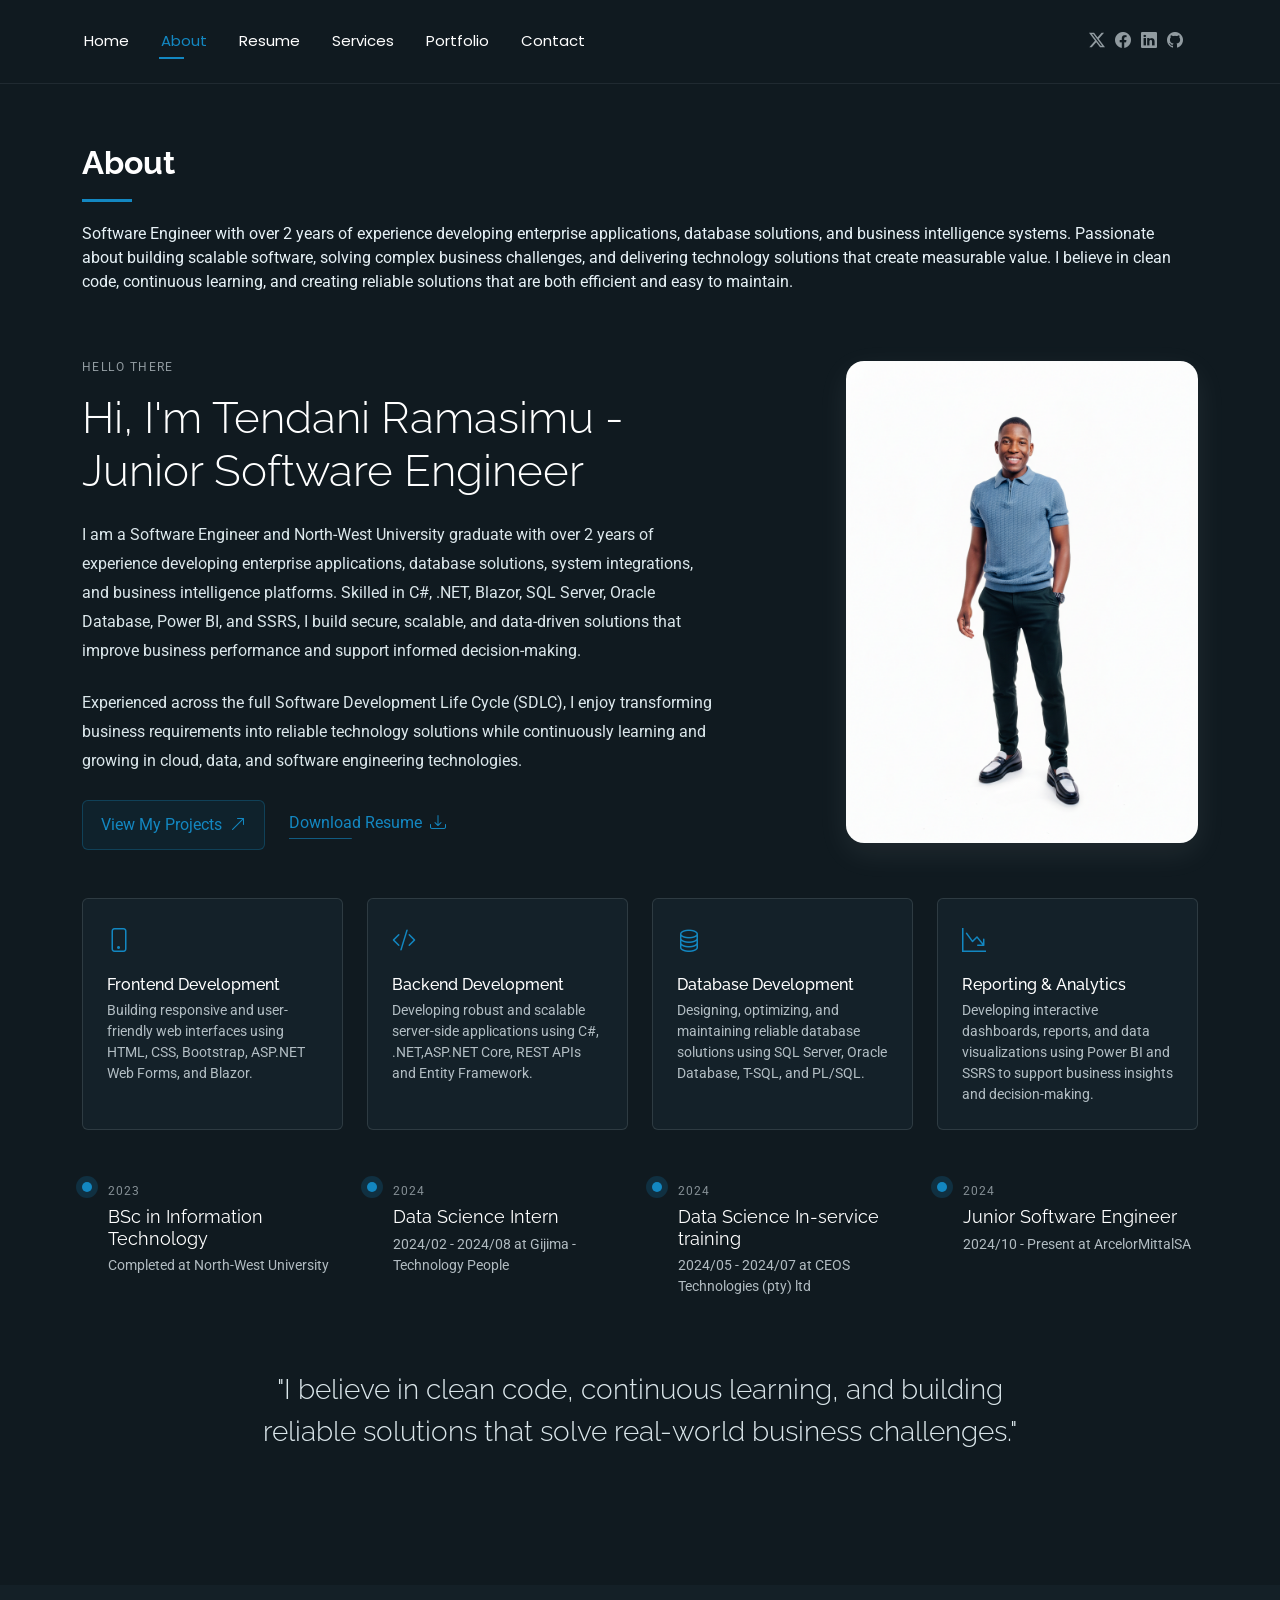
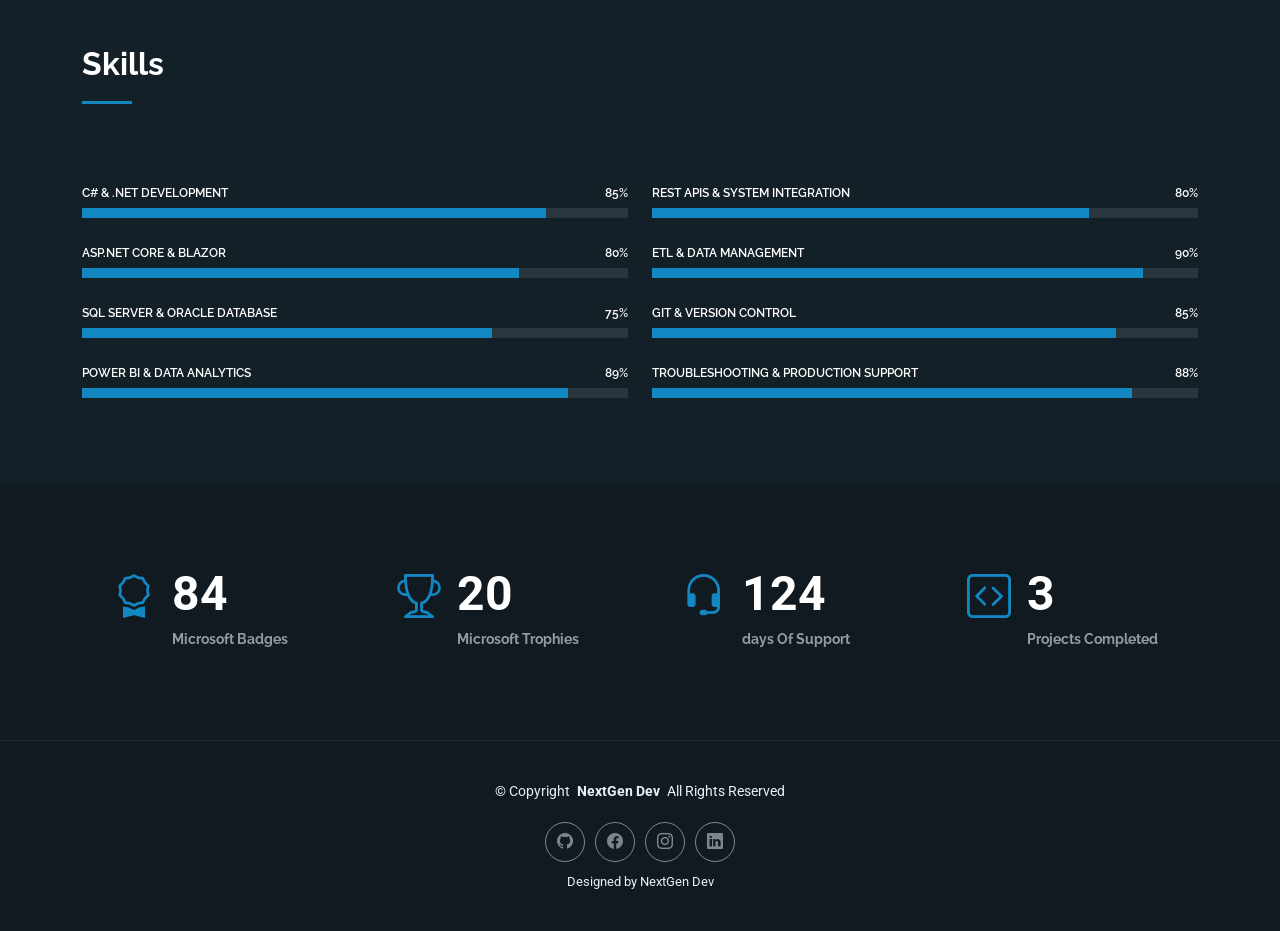
==== commit 7aee3690: "wip" ====
--- a/about.html
+++ b/about.html
@@ -185,35 +185,6 @@
         </blockquote>
         <!-- End Quote -->
 
-        <!-- Fun Facts -->
-        <div class="row g-3 justify-content-center">
-          <div class="col-6 col-md-3 col-lg-2" data-aos="zoom-in" data-aos-delay="120">
-            <div class="fact-pill">
-              <i class="bi bi-magic"></i>
-              <span>Minimalism</span>
-            </div>
-          </div>
-          <div class="col-6 col-md-3 col-lg-2" data-aos="zoom-in" data-aos-delay="160">
-            <div class="fact-pill">
-              <i class="bi bi-headphones"></i>
-              <span>Lo-fi Beats</span>
-            </div>
-          </div>
-          <div class="col-6 col-md-3 col-lg-2" data-aos="zoom-in" data-aos-delay="200">
-            <div class="fact-pill">
-              <i class="bi bi-geo-alt"></i>
-              <span>City Walks</span>
-            </div>
-          </div>
-          <div class="col-6 col-md-3 col-lg-2" data-aos="zoom-in" data-aos-delay="240">
-            <div class="fact-pill">
-              <i class="bi bi-brush"></i>
-              <span>Sketching</span>
-            </div>
-          </div>
-        </div>
-        <!-- End Fun Facts -->
-
       </div>
 
     </section><!-- /About Section -->
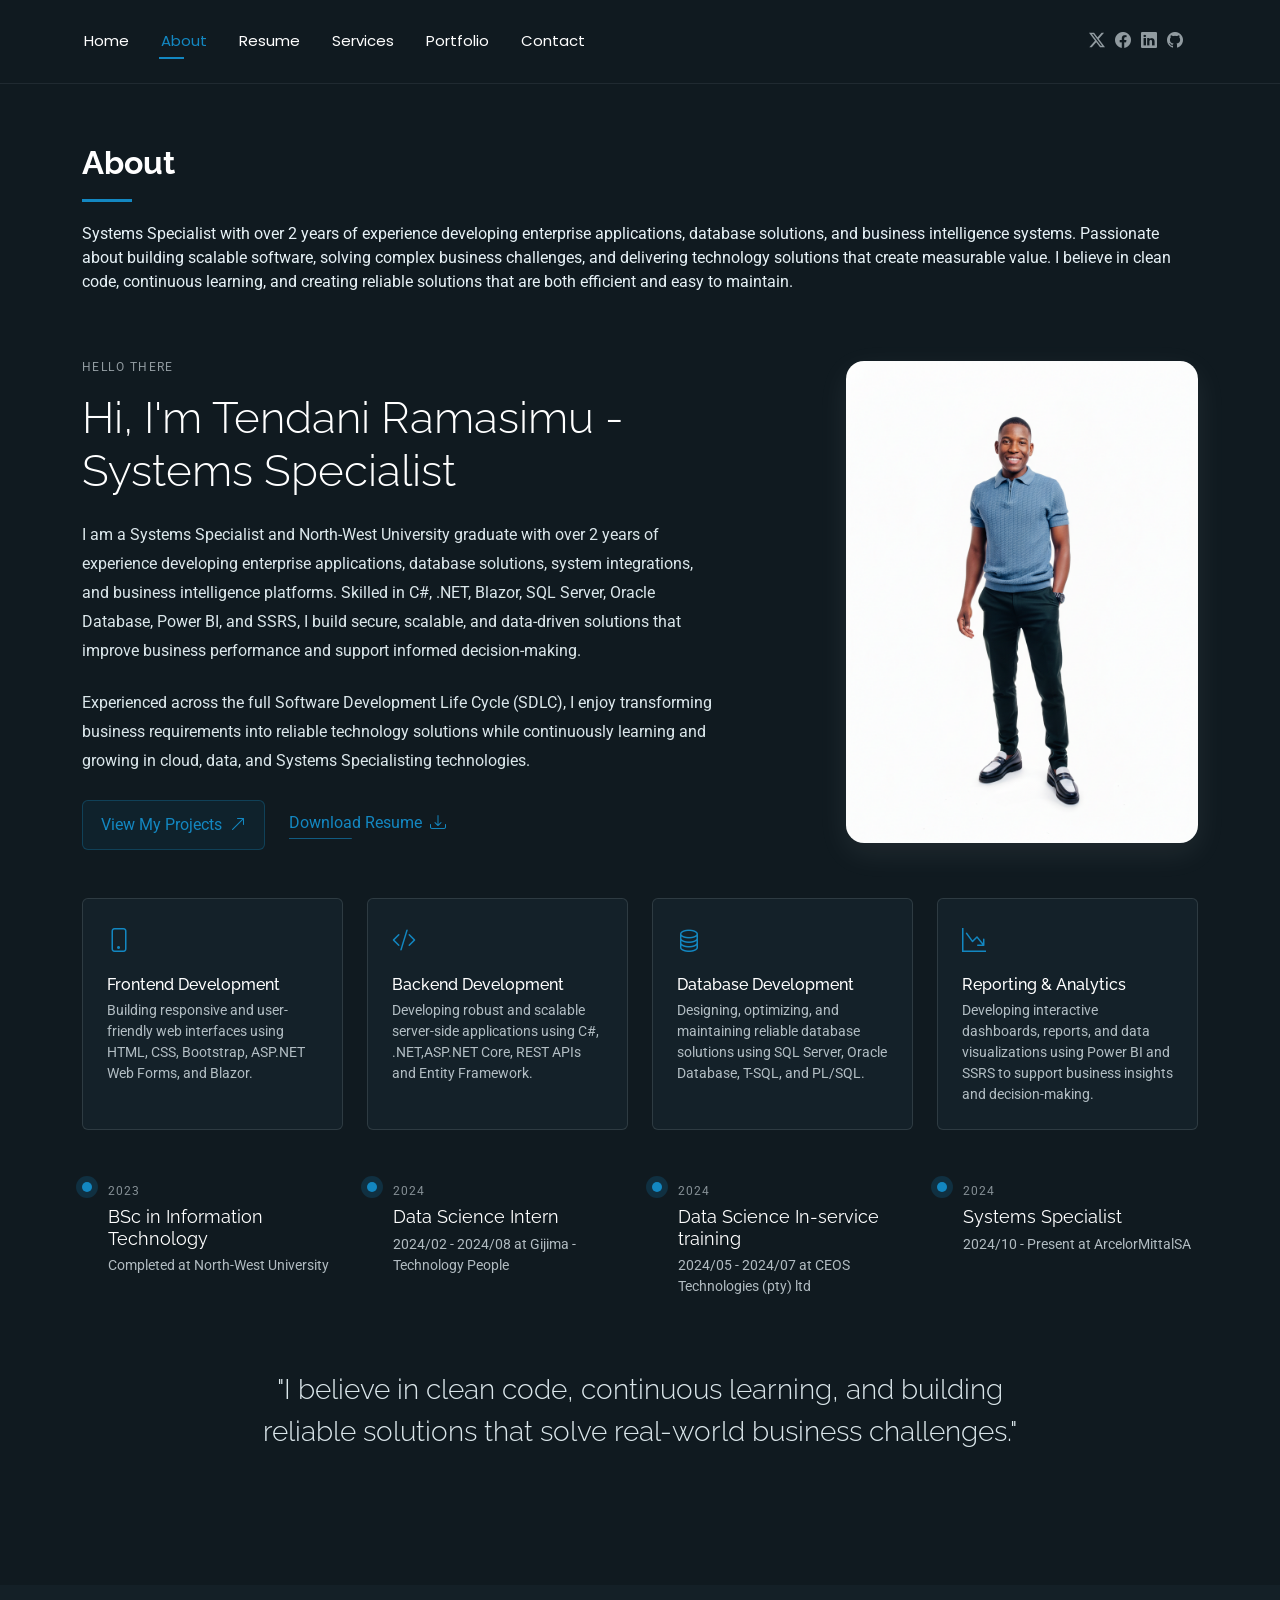
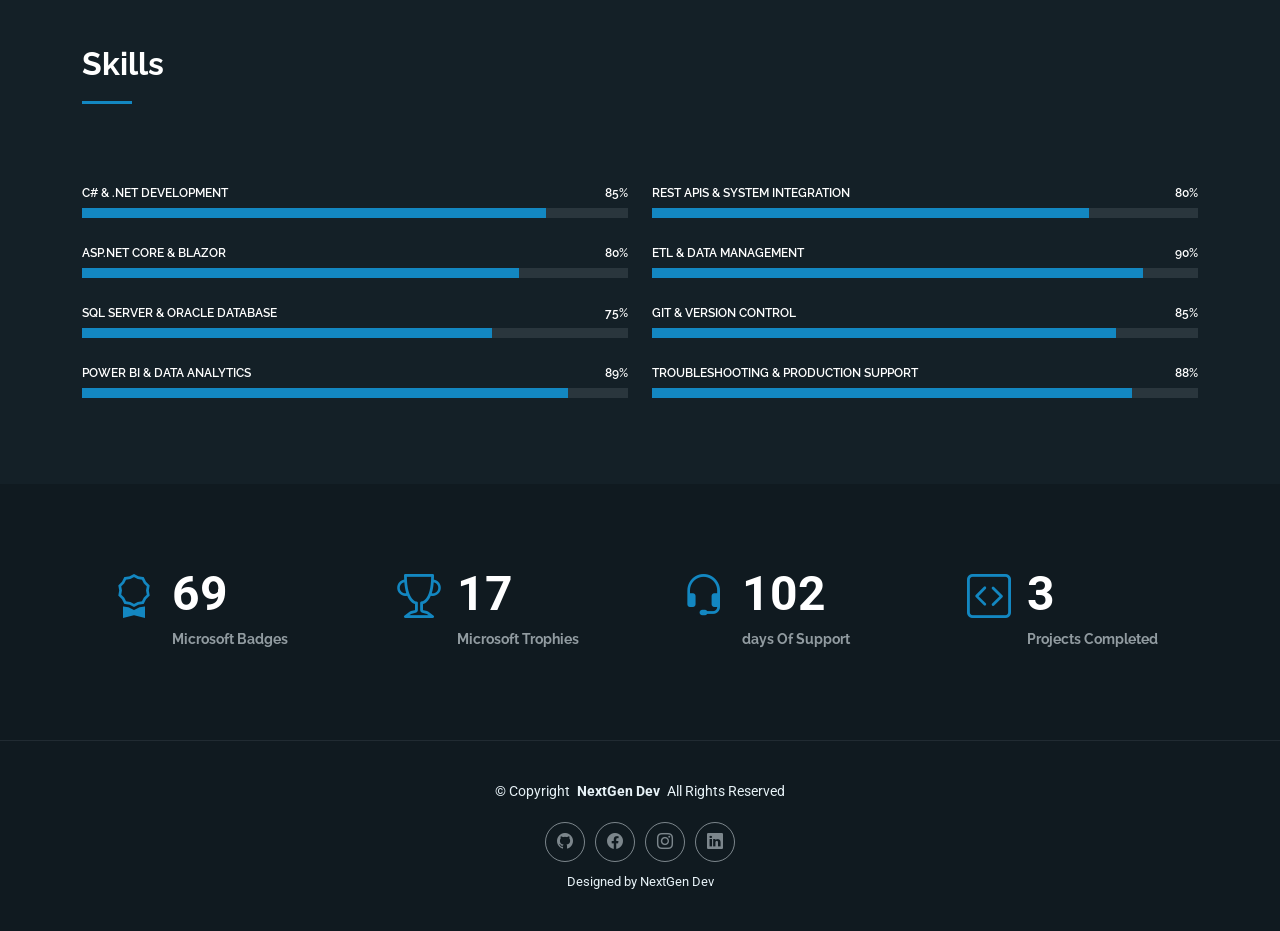
==== commit 2f95af49: "change Junior software Engineer to Systems Specialist" ====
--- a/about.html
+++ b/about.html
@@ -66,7 +66,7 @@
       <div class="container section-title" data-aos="fade-up">
         <h2>About</h2>
         <P>
-          Software Engineer with over 2 years of experience developing enterprise applications, database solutions, and business intelligence systems. Passionate about building scalable software, solving complex business challenges, and delivering technology solutions that create measurable value. I believe in clean code, continuous learning, and creating reliable solutions that are both efficient and easy to maintain.
+          Systems Specialist with over 2 years of experience developing enterprise applications, database solutions, and business intelligence systems. Passionate about building scalable software, solving complex business challenges, and delivering technology solutions that create measurable value. I believe in clean code, continuous learning, and creating reliable solutions that are both efficient and easy to maintain.
         </P>
       </div><!-- End Section Title -->
 
@@ -77,20 +77,20 @@
           <div class="col-lg-7" data-aos="fade-right" data-aos-delay="150">
             <div class="intro-content">
               <span class="eyebrow">Hello there</span>
-              <h2 class="headline">Hi, I'm Tendani Ramasimu - Junior Software Engineer</h2>
+              <h2 class="headline">Hi, I'm Tendani Ramasimu - Systems Specialist</h2>
               <p>
-                I am a Software Engineer and North-West University graduate with over 2 years of experience developing enterprise applications, database solutions, system integrations, and business intelligence platforms. Skilled in C#, .NET, Blazor, SQL Server, Oracle Database, Power BI, and SSRS, I build secure, scalable, and data-driven solutions that improve business performance and support informed decision-making.
+                I am a Systems Specialist and North-West University graduate with over 2 years of experience developing enterprise applications, database solutions, system integrations, and business intelligence platforms. Skilled in C#, .NET, Blazor, SQL Server, Oracle Database, Power BI, and SSRS, I build secure, scalable, and data-driven solutions that improve business performance and support informed decision-making.
               </p>
 
               <p>
-                Experienced across the full Software Development Life Cycle (SDLC), I enjoy transforming business requirements into reliable technology solutions while continuously learning and growing in cloud, data, and software engineering technologies.
+                Experienced across the full Software Development Life Cycle (SDLC), I enjoy transforming business requirements into reliable technology solutions while continuously learning and growing in cloud, data, and Systems Specialisting technologies.
               </p>
 
               <div class="cta-group">
                 <a href="#portfolio" class="btn-ghost">
                   View My Projects <i class="bi bi-arrow-up-right"></i>
                 </a>
-                <a href="assets/CV/TA_Madzivhandila_2026_Fourways.pdf" download class="link-underline">
+                <a href="assets/CV/System Specialist CV.pdf" download class="link-underline">
                   Download Resume <i class="bi bi-download"></i>
                 </a>
               </div>
@@ -171,7 +171,7 @@
               <article class="timeline-item">
                 <span class="dot"></span>
                 <time>2024</time>
-                <h4>Junior Software Engineer</h4>
+                <h4>Systems Specialist</h4>
                 <p>2024/10 - Present at ArcelorMittalSA</p>
               </article>
             </div>
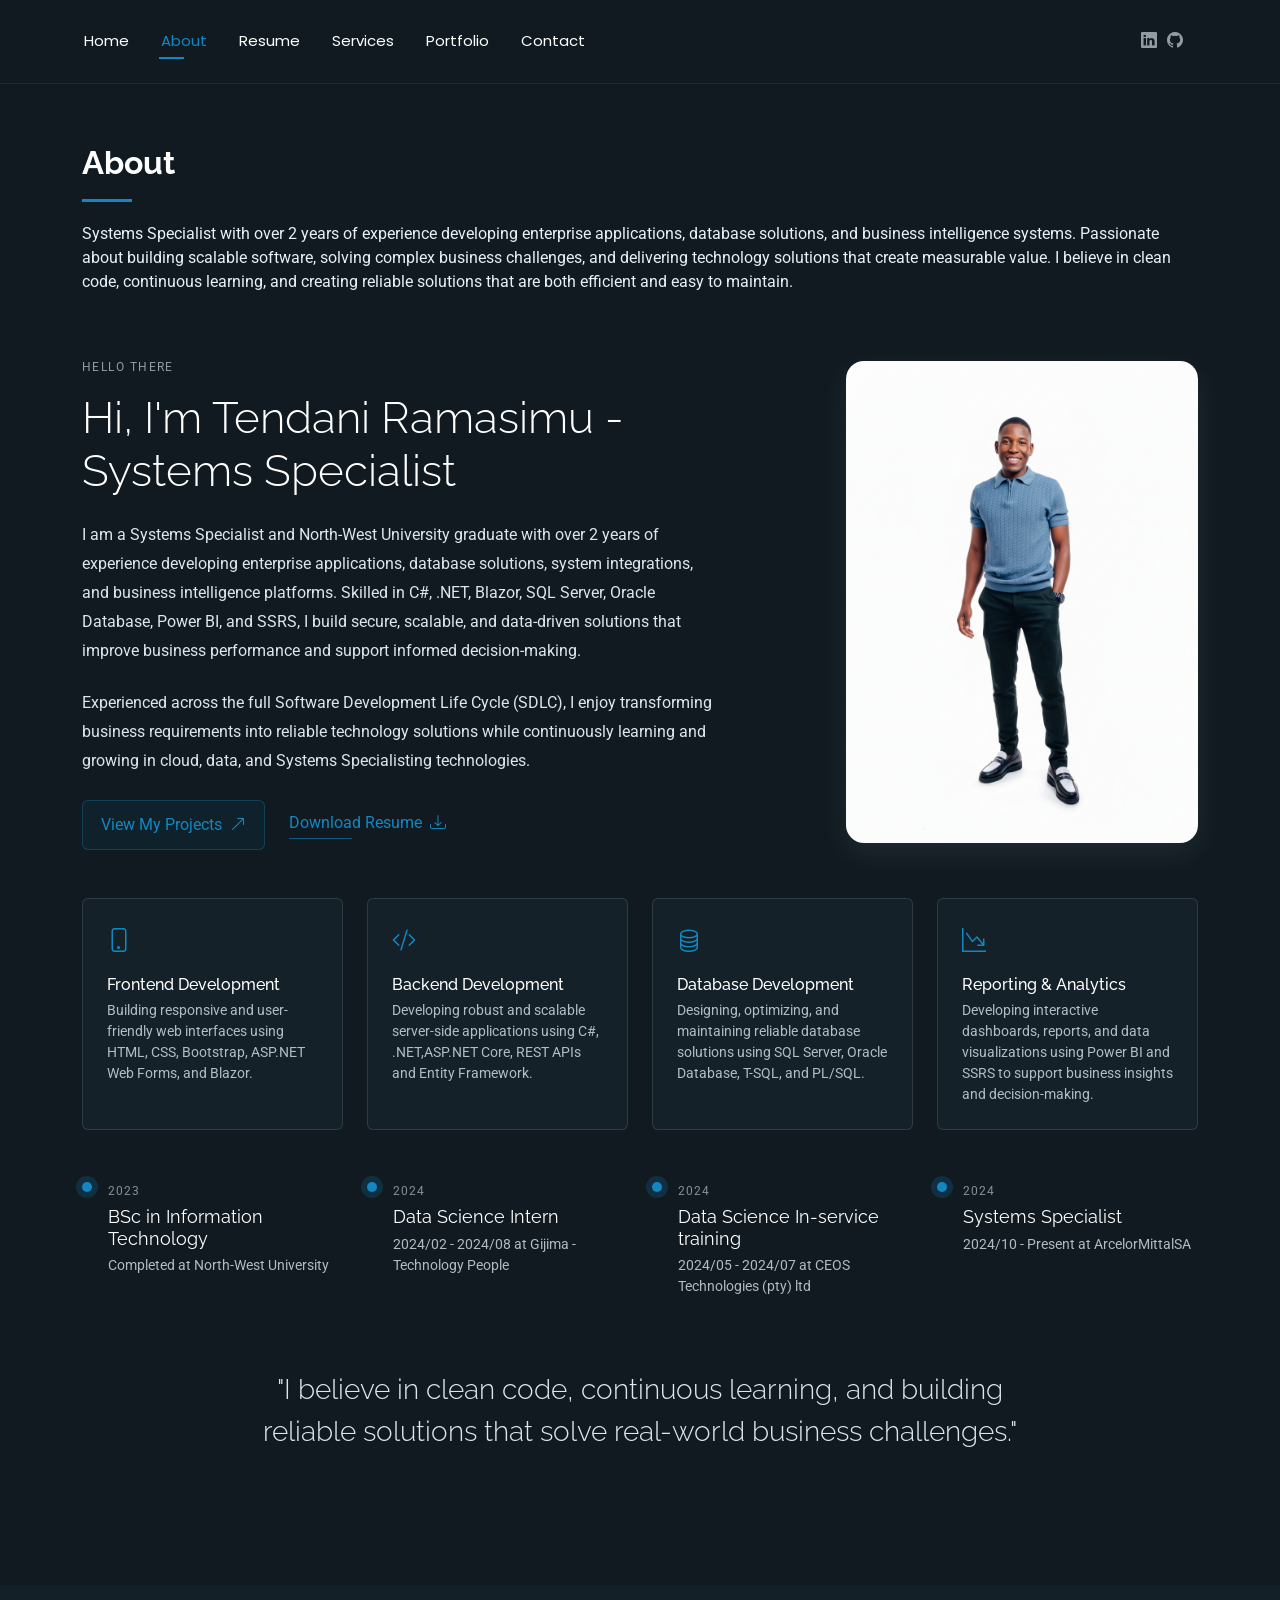
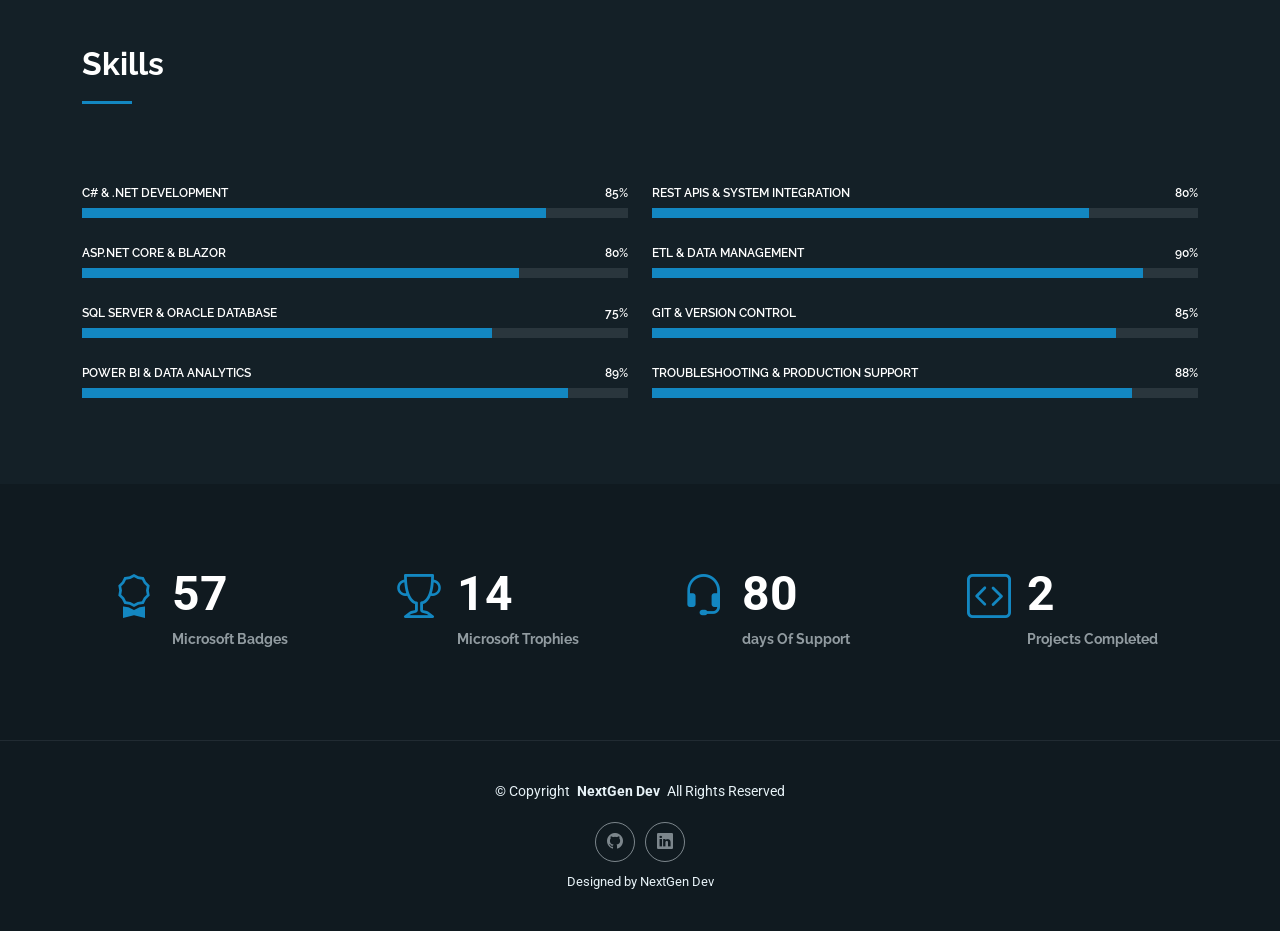
==== commit b4702316: "edit" ====
--- a/about.html
+++ b/about.html
@@ -48,8 +48,6 @@
       </nav>
 
       <div class="header-social-links">
-        <a href="#" class="twitter"><i class="bi bi-twitter-x"></i></a>
-        <a href="#" class="facebook"><i class="bi bi-facebook"></i></a>
         <a href="https://www.linkedin.com/in/tendani-archebold-madzivhandila-b66b9423b/"><i class="bi bi-linkedin"></i></a>
         <a href="https://github.com/Madzivhandila"><i class="bi bi-github"></i></a>
       </div>
@@ -328,9 +326,7 @@
         <p>© <span>Copyright</span> <strong class="px-1 sitename">NextGen Dev</a></strong> <span>All Rights Reserved<br></span></p>
       </div>
       <div class="social-links d-flex justify-content-center">
-        <a href="https://github.com/Madzivhandila"><i class="bi bi-github"></i></a>
-        <a href=""><i class="bi bi-facebook"></i></a>
-        <a href=""><i class="bi bi-instagram"></i></a>
+        <a href="https://github.com/Madzivhandila"><i class="bi bi-github"></i></a> 
         <a href="https://www.linkedin.com/in/tendani-archebold-madzivhandila-b66b9423b/"><i class="bi bi-linkedin"></i></a>
       </div>
       <div class="credits">
